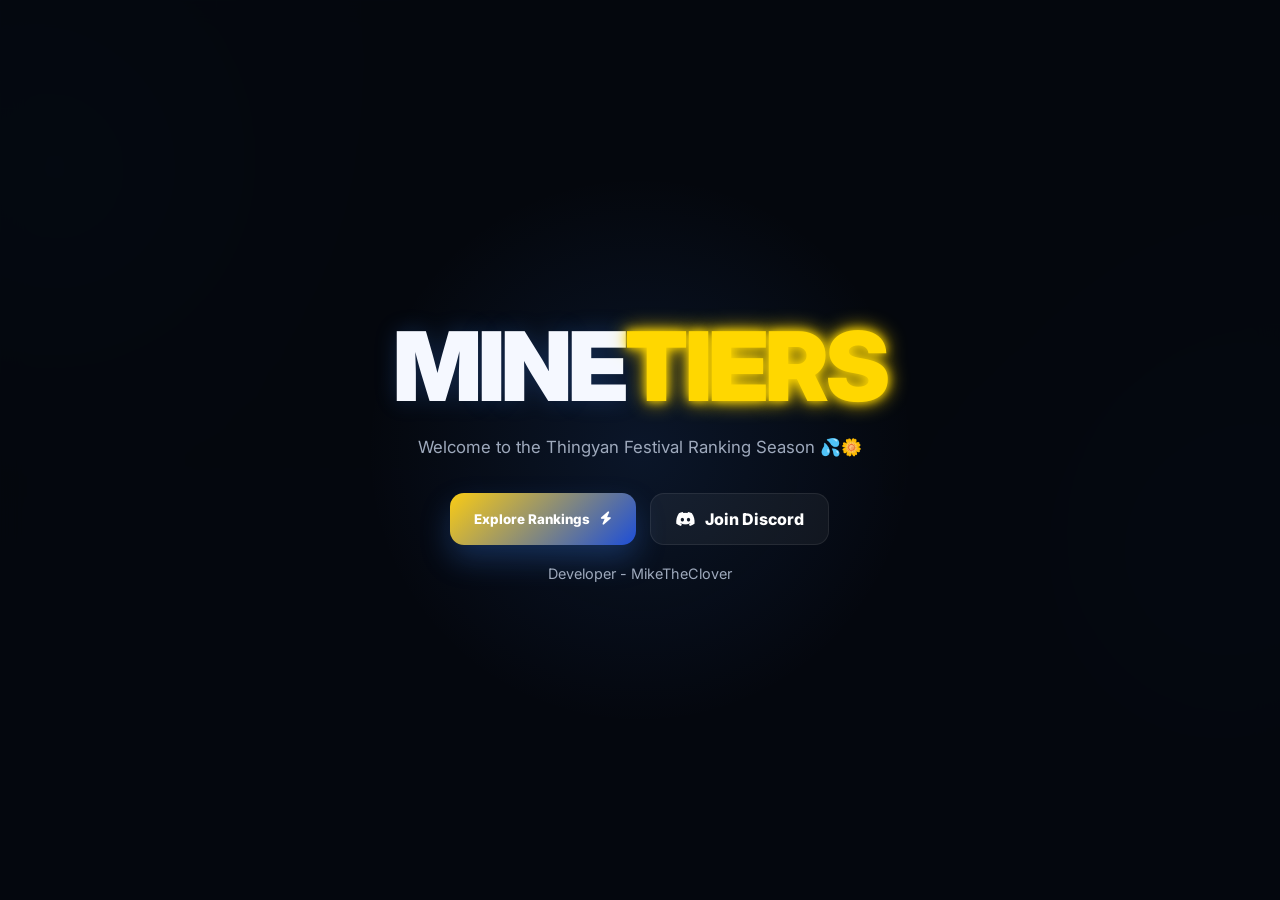
==== index.html @ 968e5a6b "Add files via upload" ====
<!DOCTYPE html>
<html lang="en">
<head>
  <meta charset="UTF-8" />
  <meta name="viewport" content="width=device-width, initial-scale=1.0" />
  <title>MineTiers | Thingyan Festival Edition</title>
  <link rel="preload" href="https://fonts.googleapis.com/css2?family=Inter:wght@400;500;600;700;800;900&display=swap" as="style">

  <!-- Google Font -->
  <link rel="preconnect" href="https://fonts.googleapis.com">
  <link rel="preconnect" href="https://fonts.gstatic.com" crossorigin>
  <link href="https://fonts.googleapis.com/css2?family=Inter:wght@400;500;600;700;800;900&display=swap" rel="stylesheet">

  <!-- Icons -->
  <link rel="stylesheet" href="https://cdnjs.cloudflare.com/ajax/libs/font-awesome/6.5.2/css/all.min.css">

  <!-- CSS -->
  <link rel="stylesheet" href="style.css" />
</head>

<body>

  <!-- Thingyan Banner -->

  <!-- Background Effects -->
  <div class="bg-grid"></div>
  <div class="bg-glow glow-1"></div>
  <div class="bg-glow glow-2"></div>

  <!-- Padauk Flowers -->
  <div class="padauk"></div>
  <div class="padauk p2"></div>
  <div class="padauk p3"></div>

  <!-- Welcome Screen -->
  <div id="welcome-screen" class="welcome-overlay">
    <div class="welcome-content">

      <h1 class="logo-large">
        MINE<span>TIERS</span>
      </h1>

      <p class="welcome-text">
        Welcome to the Thingyan Festival Ranking Season 💦🌼
      </p>

      <div class="welcome-actions">

        <button
          class="enter-btn click-animate"
          onclick="enterSite()">

          Explore Rankings
          <i class="fa-solid fa-bolt"></i>

        </button>

        <a
          href="https://discord.gg/4bQaeDNmj6"
          target="_blank"
          class="discord-btn click-animate">

          <i class="fa-brands fa-discord"></i>
          Join Discord

        </a>

      </div>

      <div class="welcome-meta">
        Developer - MikeTheClover
      </div>

    </div>
  </div>

  <!-- Mobile Menu Button -->
  <button
    class="mobile-menu-btn click-animate"
    id="mobileMenuBtn"
    aria-label="Toggle menu">

    <i class="fa-solid fa-bars"></i>

  </button>

  <!-- Main App -->
  <div
    id="main-content"
    class="app-shell"
    style="display: none;">

    <!-- Sidebar -->
    <aside
      class="side-nav"
      id="sidebar">

      <div class="side-top">

        <div class="logo">
          MINE<span>TIERS</span>
        </div>

        <div class="server-box">

          <div class="server-icon">
            <i class="fa-solid fa-cube"></i>
          </div>

          <div>
            <small>Server</small>
            <h4>mcpvp.club</h4>
          </div>

        </div>

      </div>

      <!-- Navigation -->
      <nav class="nav-container">

        <div class="nav-section">

          <small>GENERAL</small>

          <button
            class="nav-item active"
            onclick="switchMode('Overall')">

            <i class="fa-solid fa-trophy"></i>
            Overall

          </button>

        </div>

        <div class="nav-section">

          <small>CORE MODES</small>

          <button
            class="nav-item"
            onclick="switchMode('Sword')">

            <i class="fa-solid fa-khanda"></i>
            Sword

          </button>

          <button
            class="nav-item"
            onclick="switchMode('Axe')">

            <i class="fa-solid fa-hammer"></i>
            Axe

          </button>

          <button
            class="nav-item"
            onclick="switchMode('Mace')">

            <i class="fa-solid fa-star-and-crescent"></i>
            Mace

          </button>

          <button
            class="nav-item"
            onclick="switchMode('Diamond SMP')">

            <i class="fa-solid fa-gem"></i>
            Diamond SMP

          </button>

        </div>

        <div class="nav-section">

          <small>POTION & CRYSTAL</small>

          <button
            class="nav-item"
            onclick="switchMode('Neth Pot')">

            <i class="fa-solid fa-flask"></i>
            Neth Pot

          </button>

          <button
            class="nav-item"
            onclick="switchMode('Crystal')">

            <i class="fa-solid fa-wand-magic-sparkles"></i>
            Crystal

          </button>

        </div>

      </nav>

    </aside>

    <!-- Main Stage -->
    <main class="main-stage">

      <header class="stage-header">

        <div>

          <div class="page-chip">
            Season Rankings
          </div>

          <h1 id="mode-title">
            Overall Rankings
          </h1>

          <p class="page-subtitle">
            Top Myanmar PvP players ranked by points and tier placements.
          </p>

        </div>

        <!-- Search -->
        <div class="header-right">

          <div class="search-wrapper">

            <i class="fa-solid fa-magnifying-glass"></i>

            <input
              type="text"
              id="searchInput"
              placeholder="Search Myanmar players..."
              onkeyup="filterPlayers()">

          </div>

        </div>

      </header>

      <!-- Table Header -->
      <div class="table-header">

        <span>#</span>
        <span>Player</span>
        <span>Region</span>
        <span>Rank</span>

      </div>

      <!-- Player List -->
      <div
        class="leaderboard-grid"
        id="playerList">
      </div>

    </main>

  </div>

  <!-- Player Modal -->
  <div
    id="playerModal"
    class="modal-overlay">

    <div class="modal-content">

      <button
        class="modal-close click-animate"
        onclick="closeModal()">

        <i class="fa-solid fa-xmark"></i>

      </button>

      <div class="modal-top">

        <div class="modal-p-avatar">

          <img
            id="modalAvatar"
            src=""
            alt="avatar">

        </div>

        <div class="modal-p-details">

          <div class="modal-mini">
            PLAYER PROFILE
          </div>

          <h1 id="modalName">
            Name
          </h1>

          <div class="region-badge">
            ASIA / MM
          </div>

          <a
            id="modalDiscord"
            href="https://discord.gg/4bQaeDNmj6"
            target="_blank"
            class="discord-link-btn click-animate">

            <i class="fa-brands fa-discord"></i>
            Connect Discord

          </a>

        </div>

      </div>

      <div class="modal-p-ranks">

        <div class="r-row">

          <span
            id="modalPosition"
            class="r-num">
            1.
          </span>

          <span
            id="modalCurrentMode"
            class="r-mode">
            OVERALL
          </span>

          <span
            id="modalTier"
            class="r-pts">
            20 Pts
          </span>

        </div>

      </div>

    </div>

  </div>

  <!-- Click Sound -->
  <audio
    id="clickSound"
    src="pop.mp3"
    preload="auto">
  </audio>

  <!-- Script -->
  <script type="module"  src="script.js" defer></script>

</body>
</html>
---- style.css ----
:root {
  --bg: #070c14;
  --bg-2: #0b1220;
  --nav: rgba(10, 15, 24, 0.88);
  --card: rgba(18, 24, 36, 0.82);
  --card-2: rgba(14, 19, 29, 0.95);
  --accent: #3b82f6;
  --accent-2: #60a5fa;
  --accent-soft: rgba(59, 130, 246, 0.18);
  --border: rgba(255, 255, 255, 0.08);
  --text: #f5f8ff;
  --text-dim: #9ea9bc;
  --danger: #ff5d73;
  --gold: #ffcc4d;
  --silver: #cfd6df;
  --bronze: #d38a52;
  --shadow: 0 20px 60px rgba(0, 0, 0, 0.35);
  --radius-xl: 26px;
  --radius-lg: 18px;
  --radius-md: 14px;
}

* {
  box-sizing: border-box;
  font-family: "Inter", sans-serif;
}

html {
  scroll-behavior: smooth;
}

body {
  margin: 0;
  color: var(--text);
  background:
    radial-gradient(circle at top left, rgba(59, 130, 246, 0.15), transparent 28%),
    radial-gradient(circle at right center, rgba(96, 165, 250, 0.12), transparent 20%),
    linear-gradient(180deg, #050911 0%, #09111d 100%);
  min-height: 100vh;
  overflow-x: hidden;
}

.bg-grid {
  position: fixed;
  inset: 0;
  pointer-events: none;
  background-image:
    linear-gradient(rgba(255,255,255,0.03) 1px, transparent 1px),
    linear-gradient(90deg, rgba(255,255,255,0.03) 1px, transparent 1px);
  background-size: 36px 36px;
  mask-image: linear-gradient(to bottom, rgba(0,0,0,1), rgba(0,0,0,0.35));
  z-index: -3;
}

.bg-glow {
  position: fixed;
  border-radius: 50%;
  filter: blur(90px);
  pointer-events: none;
  z-index: -2;
  opacity: 0.35;
  animation: floatGlow 8s ease-in-out infinite;
}

.glow-1 {
  width: 280px;
  height: 280px;
  top: 40px;
  left: -80px;
  background: #2f8fff;
}

.glow-2 {
  width: 320px;
  height: 320px;
  right: -100px;
  top: 45%;
  background: #1847c7;
  animation-delay: -3s;
}

@keyframes floatGlow {
  0%, 100% { transform: translateY(0px) scale(1); }
  50% { transform: translateY(-22px) scale(1.06); }
}

.welcome-overlay {
  position: fixed;
  inset: 0;
  background:
    radial-gradient(circle at center, rgba(59, 130, 246, 0.12), transparent 35%),
    rgba(5, 8, 14, 0.96);
  display: flex;
  justify-content: center;
  align-items: center;
  z-index: 2000;
  transition: opacity 0.6s ease, visibility 0.6s ease;
  backdrop-filter: blur(12px);
}

.welcome-content {
  text-align: center;
  padding: 28px;
  max-width: 720px;
  animation: zoomFade 0.9s ease;
}

@keyframes zoomFade {
  from {
    opacity: 0;
    transform: scale(0.92) translateY(18px);
  }
  to {
    opacity: 1;
    transform: scale(1) translateY(0);
  }
}

.welcome-badge {
  display: inline-block;
  padding: 10px 14px;
  border-radius: 999px;
  background: rgba(255,255,255,0.06);
  border: 1px solid var(--border);
  color: var(--accent-2);
  font-weight: 700;
  font-size: 0.82rem;
  letter-spacing: 0.08em;
  text-transform: uppercase;
  margin-bottom: 18px;
}

.logo-large {
  font-size: clamp(52px, 10vw, 96px);
  font-weight: 900;
  margin: 0;
  line-height: 1;
  letter-spacing: -0.04em;
  text-shadow: 0 0 22px rgba(59, 130, 246, 0.22);
}

.logo-large span,
.logo span {
  color: var(--accent);
}

.welcome-text {
  margin: 18px auto 0;
  color: var(--text-dim);
  font-size: 1.05rem;
  max-width: 560px;
  line-height: 1.8;
}

.welcome-actions {
  display: flex;
  gap: 14px;
  justify-content: center;
  flex-wrap: wrap;
  margin-top: 30px;
}

.enter-btn,
.discord-btn {
  border: none;
  padding: 15px 24px;
  border-radius: 14px;
  font-weight: 800;
  text-decoration: none;
  cursor: pointer;
  transition: 0.25s ease;
  display: inline-flex;
  align-items: center;
  gap: 10px;
}

.enter-btn {
  background: linear-gradient(135deg, var(--accent), #1d4ed8);
  color: white;
  box-shadow: 0 14px 30px rgba(59, 130, 246, 0.28);
}

.discord-btn {
  background: rgba(255,255,255,0.05);
  border: 1px solid var(--border);
  color: white;
}

.enter-btn:hover,
.discord-btn:hover {
  transform: translateY(-2px);
}

.welcome-meta {
  margin-top: 20px;
  color: var(--text-dim);
  font-size: 0.9rem;
}

.app-shell {
  display: flex;
  min-height: 100vh;
}

.side-nav {
  width: 290px;
  background: var(--nav);
  border-right: 1px solid var(--border);
  padding: 28px 18px;
  position: sticky;
  top: 0;
  height: 100vh;
  backdrop-filter: blur(14px);
}

.side-top {
  margin-bottom: 26px;
}

.logo {
  font-size: 28px;
  font-weight: 900;
  margin-bottom: 20px;
  letter-spacing: -0.03em;
  text-shadow: 0 0 18px rgba(59,130,246,0.2);
}

.server-box {
  display: flex;
  align-items: center;
  gap: 14px;
  padding: 14px;
  border-radius: var(--radius-lg);
  background: rgba(255,255,255,0.04);
  border: 1px solid var(--border);
}

.server-box small {
  color: var(--text-dim);
  display: block;
  margin-bottom: 4px;
}

.server-box h4 {
  margin: 0;
}

.server-icon {
  width: 46px;
  height: 46px;
  display: grid;
  place-items: center;
  border-radius: 14px;
  background: linear-gradient(135deg, rgba(59,130,246,0.22), rgba(37,99,235,0.1));
  color: var(--accent-2);
  font-size: 1.1rem;
}

.nav-section {
  margin-bottom: 28px;
}

.nav-section small {
  color: var(--text-dim);
  display: block;
  margin-bottom: 12px;
  font-size: 11px;
  font-weight: 800;
  letter-spacing: 1px;
}

.nav-item {
  width: 100%;
  padding: 13px 14px;
  background: transparent;
  border: 1px solid transparent;
  color: var(--text);
  text-align: left;
  cursor: pointer;
  border-radius: 14px;
  transition: 0.22s ease;
  font-weight: 600;
  margin-bottom: 7px;
  display: flex;
  align-items: center;
  gap: 10px;
}

.nav-item:hover {
  background: rgba(255,255,255,0.05);
  border-color: var(--border);
}

.nav-item.active {
  background: linear-gradient(135deg, rgba(59,130,246,0.18), rgba(29,78,216,0.12));
  color: #dcecff;
  border-color: rgba(59,130,246,0.25);
  box-shadow: inset 0 0 0 1px rgba(59,130,246,0.08);
}

.main-stage {
  flex: 1;
  padding: 42px 46px;
  overflow-y: auto;
}

.stage-header {
  display: flex;
  justify-content: space-between;
  gap: 20px;
  align-items: end;
  margin-bottom: 28px;
  flex-wrap: wrap;
}

.page-chip {
  display: inline-block;
  padding: 9px 13px;
  border-radius: 999px;
  background: rgba(255,255,255,0.05);
  border: 1px solid var(--border);
  color: var(--accent-2);
  font-size: 0.8rem;
  font-weight: 700;
  margin-bottom: 12px;
}

#mode-title {
  font-size: clamp(30px, 4vw, 46px);
  margin: 0;
  font-weight: 900;
  letter-spacing: -0.04em;
}

.page-subtitle {
  color: var(--text-dim);
  margin-top: 10px;
  line-height: 1.7;
}

.header-right {
  min-width: 320px;
}

.search-wrapper {
  background: rgba(255,255,255,0.04);
  border: 1px solid var(--border);
  padding: 14px 18px;
  border-radius: 16px;
  display: flex;
  align-items: center;
  gap: 12px;
  min-width: min(100%, 360px);
  box-shadow: var(--shadow);
}

.search-wrapper i {
  color: var(--text-dim);
}

.search-wrapper input {
  background: none;
  border: none;
  color: white;
  outline: none;
  width: 100%;
  font-size: 0.96rem;
}

.search-wrapper input::placeholder {
  color: #78859c;
}

.table-header {
  display: grid;
  grid-template-columns: 80px 1fr 160px 140px;
  gap: 16px;
  color: var(--text-dim);
  font-size: 0.84rem;
  font-weight: 700;
  text-transform: uppercase;
  letter-spacing: 0.06em;
  padding: 0 16px 12px;
}

.leaderboard-grid {
  display: flex;
  flex-direction: column;
  gap: 12px;
}

.player-card {
  background: var(--card);
  border: 1px solid var(--border);
  padding: 18px 20px;
  border-radius: 18px;
  display: grid;
  grid-template-columns: 80px 1fr 160px 140px;
  gap: 16px;
  align-items: center;
  cursor: pointer;
  transition: 0.25s ease;
  opacity: 0;
  transform: translateY(16px);
  backdrop-filter: blur(10px);
  box-shadow: var(--shadow);
  position: relative;
  overflow: hidden;
}

.player-card::before {
  content: "";
  position: absolute;
  inset: 0;
  background: linear-gradient(90deg, transparent, rgba(255,255,255,0.04), transparent);
  transform: translateX(-100%);
  transition: 0.6s ease;
}

.player-card:hover::before {
  transform: translateX(100%);
}

.player-card:hover {
  border-color: rgba(59,130,246,0.24);
  background: rgba(22, 30, 44, 0.92);
  transform: translateY(-2px) scale(1.003);
}

.rank-info {
  display: flex;
  align-items: center;
  gap: 16px;
  min-width: 0;
}

.num {
  color: var(--text);
  font-weight: 900;
  font-size: 1.05rem;
  width: 38px;
}

.av {
  width: 46px;
  height: 46px;
  border-radius: 12px;
  border: 1px solid rgba(255,255,255,0.1);
  flex-shrink: 0;
}

.name-wrap {
  min-width: 0;
}

.name-wrap strong {
  display: block;
  font-size: 1rem;
  white-space: nowrap;
  overflow: hidden;
  text-overflow: ellipsis;
}

.subtext {
  color: var(--text-dim);
  font-size: 0.84rem;
  margin-top: 4px;
}

.region-text {
  color: #ff7788;
  font-weight: 800;
  font-size: 0.85rem;
}

.tier-box {
  padding: 10px 16px;
  border-radius: 12px;
  font-weight: 800;
  border: 1px solid rgba(255,255,255,0.08);
  min-width: 90px;
  text-align: center;
  justify-self: start;
}

.tier-box.ht {
  color: #ffd27a;
  border-color: rgba(255, 210, 122, 0.2);
  background: rgba(255, 210, 122, 0.07);
}

.tier-box.lt {
  color: #7fc2ff;
  border-color: rgba(127, 194, 255, 0.18);
  background: rgba(127, 194, 255, 0.07);
}

.tier-box.pts {
  color: #dfe7f5;
  border-color: rgba(255,255,255,0.1);
  background: rgba(255,255,255,0.04);
}

.player-card.rank-1 {
  border: 1px solid rgba(255, 204, 77, 0.32);
  background: linear-gradient(90deg, rgba(18,24,36,0.95), rgba(55,42,8,0.58));
  box-shadow: 0 0 0 1px rgba(255,204,77,0.08), 0 20px 40px rgba(255,204,77,0.08);
}

.player-card.rank-1 .av {
  border: 2px solid rgba(255, 204, 77, 0.55);
  animation: avatarPulse 2s infinite;
}

.player-card.rank-2 {
  border: 1px solid rgba(207, 214, 223, 0.2);
  background: linear-gradient(90deg, rgba(18,24,36,0.95), rgba(73,78,85,0.18));
}

.player-card.rank-3 {
  border: 1px solid rgba(211, 138, 82, 0.25);
  background: linear-gradient(90deg, rgba(18,24,36,0.95), rgba(78,45,20,0.24));
}

@keyframes avatarPulse {
  0% { box-shadow: 0 0 0 0 rgba(255, 204, 77, 0.65); }
  70% { box-shadow: 0 0 0 12px rgba(255, 204, 77, 0); }
  100% { box-shadow: 0 0 0 0 rgba(255, 204, 77, 0); }
}

.modal-overlay {
  position: fixed;
  inset: 0;
  background: rgba(4, 8, 14, 0.82);
  display: none;
  justify-content: center;
  align-items: center;
  z-index: 3000;
  backdrop-filter: blur(10px);
  padding: 20px;
}

.modal-content {
  background: var(--card-2);
  border: 1px solid var(--border);
  border-radius: 26px;
  width: min(520px, 100%);
  padding: 28px;
  position: relative;
  box-shadow: 0 30px 80px rgba(0,0,0,0.45);
  animation: modalPop 0.35s ease;
}

@keyframes modalPop {
  from {
    opacity: 0;
    transform: scale(0.92) translateY(16px);
  }
  to {
    opacity: 1;
    transform: scale(1) translateY(0);
  }
}

.modal-close {
  position: absolute;
  top: 16px;
  right: 16px;
  width: 42px;
  height: 42px;
  border-radius: 12px;
  border: 1px solid var(--border);
  background: rgba(255,255,255,0.04);
  color: white;
  cursor: pointer;
}

.modal-top {
  display: flex;
  gap: 20px;
  align-items: center;
  margin-top: 10px;
}

.modal-p-avatar img {
  width: 112px;
  height: 112px;
  border-radius: 22px;
  border: 2px solid rgba(59,130,246,0.35);
  box-shadow: 0 0 30px rgba(59,130,246,0.18);
}

.modal-mini {
  color: var(--accent-2);
  font-size: 0.78rem;
  font-weight: 800;
  letter-spacing: 0.1em;
  margin-bottom: 8px;
}

.modal-p-details h1 {
  margin: 0 0 12px;
  font-size: 2rem;
  line-height: 1.1;
}

.region-badge {
  display: inline-flex;
  padding: 9px 12px;
  border-radius: 999px;
  font-weight: 800;
  background: rgba(255,255,255,0.05);
  border: 1px solid var(--border);
  color: #ff8896;
  margin-bottom: 16px;
}

.discord-link-btn {
  display: inline-flex;
  align-items: center;
  gap: 10px;
  background: #5865f2;
  color: white;
  padding: 12px 18px;
  border-radius: 14px;
  text-decoration: none;
  font-weight: 800;
  box-shadow: 0 14px 28px rgba(88, 101, 242, 0.24);
}

.modal-p-ranks {
  margin-top: 24px;
}

.r-row {
  background: rgba(255,255,255,0.04);
  border: 1px solid var(--border);
  padding: 18px;
  border-radius: 18px;
  display: flex;
  justify-content: space-between;
  gap: 14px;
  align-items: center;
  flex-wrap: wrap;
}

.r-num,
.r-mode,
.r-pts {
  font-weight: 900;
}

.r-num {
  color: white;
}

.r-mode {
  color: var(--accent-2);
}

.r-pts {
  color: #ffd27a;
}

.mobile-menu-btn {
  display: none;
  position: fixed;
  top: 18px;
  left: 18px;
  z-index: 3100;
  width: 48px;
  height: 48px;
  border-radius: 14px;
  background: linear-gradient(135deg, var(--accent), #1d4ed8);
  color: white;
  border: none;
  cursor: pointer;
  box-shadow: 0 14px 28px rgba(59,130,246,0.28);
}

.click-pop {
  animation: clickPop 0.34s ease;
}

@keyframes clickPop {
  0% { transform: scale(1); }
  50% { transform: scale(0.93); }
  100% { transform: scale(1); }
}

.empty-state {
  padding: 34px 20px;
  text-align: center;
  color: var(--text-dim);
  border-radius: 18px;
  border: 1px dashed var(--border);
  background: rgba(255,255,255,0.03);
}

@media (max-width: 980px) {
  .side-nav {
    position: fixed;
    left: -310px;
    top: 0;
    z-index: 3050;
    transition: 0.3s ease;
    box-shadow: 0 20px 50px rgba(0,0,0,0.4);
  }

  .side-nav.active {
    left: 0;
  }

  .mobile-menu-btn {
    display: inline-grid;
    place-items: center;
  }

  .main-stage {
    padding: 88px 18px 26px;
  }

  .table-header {
    display: none;
  }

  .player-card {
    grid-template-columns: 1fr;
    gap: 12px;
    align-items: start;
  }

  .region-text,
  .tier-box {
    justify-self: start;
  }

  .modal-top {
    flex-direction: column;
    align-items: flex-start;
  }
}

@media (max-width: 640px) {
  .welcome-actions {
    flex-direction: column;
    align-items: center;
  }

  .search-wrapper {
    min-width: 100%;
  }

  .modal-p-details h1 {
    font-size: 1.6rem;
  }

  .r-row {
    align-items: flex-start;
    flex-direction: column;
  }
}

.combat-title {
  margin-left: 8px;
  font-size: 0.72rem;
  font-weight: 800;
  padding: 3px 8px;
  border-radius: 999px;
  background: rgba(59,130,246,0.15);
  color: #60a5fa;
  border: 1px solid rgba(59,130,246,0.35);
}

.water-gun {
  margin-right: 6px;
  font-size: 18px;
  display: inline-block;
  animation: gunBounce 1.2s infinite;
}

@keyframes gunBounce {
  0% { transform: translateY(0); }
  50% { transform: translateY(-4px); }
  100% { transform: translateY(0); }
}

.water-splash {
  position: fixed;
  width: 20px;
  height: 20px;
  background: #00c6ff;
  border-radius: 50%;
  pointer-events: none;
  animation: splash 0.7s ease-out;
  z-index: 9999;
  transform: translate(-50%, -50%);
  box-shadow:
    0 0 0 10px rgba(0, 198, 255, 0.18),
    0 0 0 22px rgba(0, 198, 255, 0.10);
}

@keyframes splash {
  0% {
    transform: translate(-50%, -50%) scale(0.5);
    opacity: 1;
  }
  100% {
    transform: translate(-50%, -50%) scale(7);
    opacity: 0;
  }
}

/* ========================= */
/* Thingyan Water Rain */
/* ========================= */

.water-rain {

  position: fixed;

  width: 4px;
  height: 20px;

  background: linear-gradient(
    to bottom,
    #7dd3fc,
    #38bdf8
  );

  opacity: 0.6;

  top: -20px;

  pointer-events: none;

  animation: rainFall linear infinite;

  z-index: 0;

}

@keyframes rainFall {

  0% {
    transform: translateY(-20px);
  }

  100% {
    transform: translateY(110vh);
  }

}

/* ========================= */
/* Fireworks */
/* ========================= */

.firework {

  position: fixed;

  width: 8px;
  height: 8px;

  background: gold;

  border-radius: 50%;

  pointer-events: none;

  animation: explode 1s ease-out;

  z-index: 9999;

}

@keyframes explode {

  0% {

    transform: scale(1);

    opacity: 1;

  }

  100% {

    transform: scale(8);

    opacity: 0;

  }

}

/* ========================= */
/* Golden Padauk Theme */
/* ========================= */

:root {

  --accent:
    #facc15;

  --accent-2:
    #fde047;

}

.logo-large span {

  color: gold;

  text-shadow:
    0 0 10px gold,
    0 0 20px gold;

}

.player-card {

  border-color:
    rgba(255, 215, 0, 0.25);

}

.player-card:hover {

  box-shadow:
    0 0 18px gold;

}

/* ========================= */
/* Image Performance */
/* ========================= */

img {

  max-width: 100%;

  height: auto;

  image-rendering: auto;

}

/* ========================= */
/* GPU Acceleration */
/* ========================= */

.player-card,
.padauk,
.water-rain,
.firework {

  will-change:
    transform,
    opacity;

  transform:
    translateZ(0);

}

/* ========================= */
/* Mobile Performance */
/* ========================= */

@media (max-width: 768px) {

  .bg-glow {

    display: none;

  }

  .player-card {

    backdrop-filter: none;

  }

}
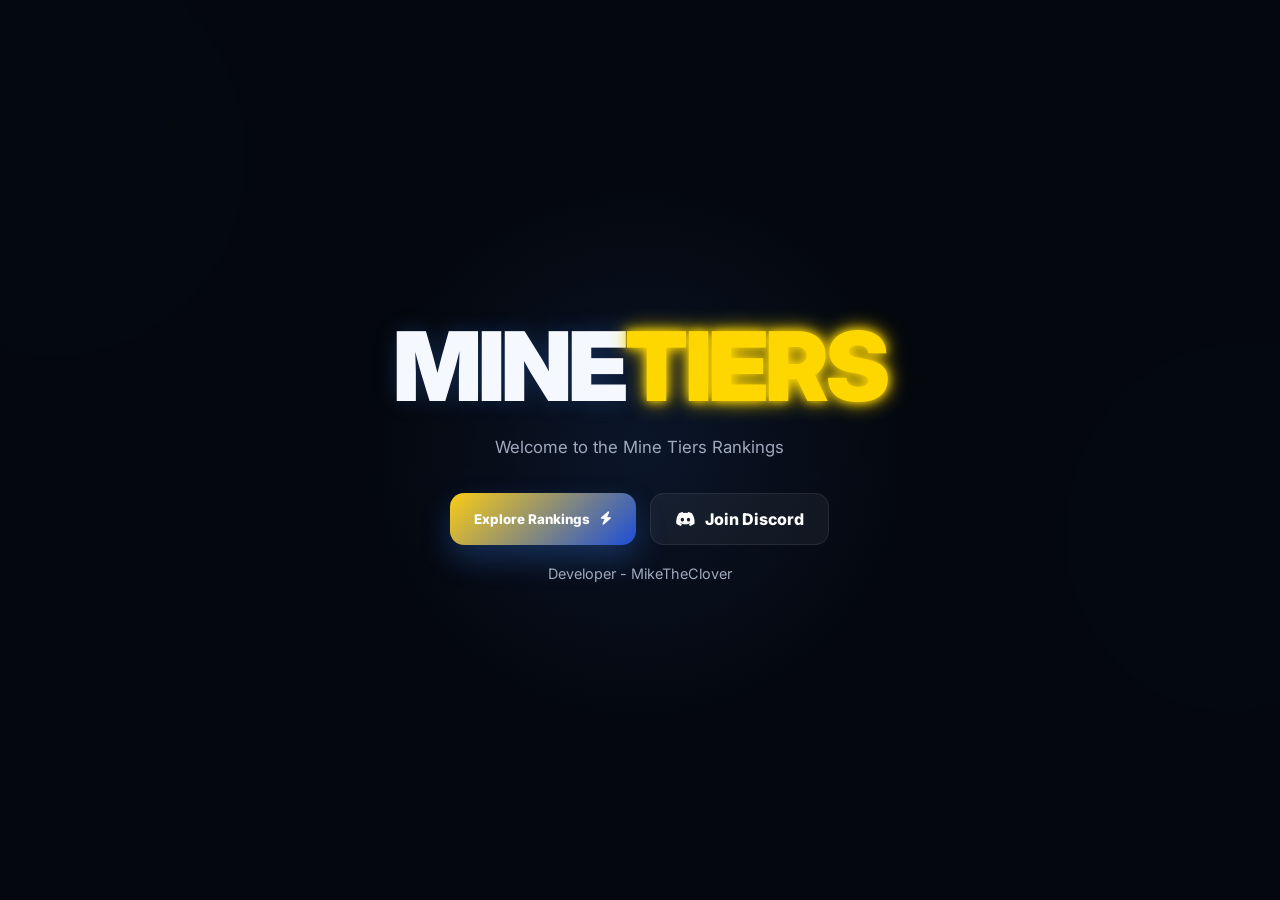
==== commit f081b1e2: "Add files via upload" ====
--- a/index.html
+++ b/index.html
@@ -6,103 +6,79 @@
   <title>MineTiers | Thingyan Festival Edition</title>
   <link rel="preload" href="https://fonts.googleapis.com/css2?family=Inter:wght@400;500;600;700;800;900&display=swap" as="style">
 
-  <!-- Google Font -->
   <link rel="preconnect" href="https://fonts.googleapis.com">
   <link rel="preconnect" href="https://fonts.gstatic.com" crossorigin>
   <link href="https://fonts.googleapis.com/css2?family=Inter:wght@400;500;600;700;800;900&display=swap" rel="stylesheet">
 
-  <!-- Icons -->
   <link rel="stylesheet" href="https://cdnjs.cloudflare.com/ajax/libs/font-awesome/6.5.2/css/all.min.css">
 
-  <!-- CSS -->
   <link rel="stylesheet" href="style.css" />
 </head>
 
 <body>
-
-  <!-- Thingyan Banner -->
-
-  <!-- Background Effects -->
   <div class="bg-grid"></div>
   <div class="bg-glow glow-1"></div>
   <div class="bg-glow glow-2"></div>
 
-  <!-- Padauk Flowers -->
   <div class="padauk"></div>
   <div class="padauk p2"></div>
   <div class="padauk p3"></div>
 
-  <!-- Welcome Screen -->
   <div id="welcome-screen" class="welcome-overlay">
     <div class="welcome-content">
-
       <h1 class="logo-large">
         MINE<span>TIERS</span>
       </h1>
 
       <p class="welcome-text">
-        Welcome to the Thingyan Festival Ranking Season 💦🌼
+        Welcome to the Mine Tiers Rankings
       </p>
 
       <div class="welcome-actions">
-
         <button
           class="enter-btn click-animate"
           onclick="enterSite()">
-
           Explore Rankings
           <i class="fa-solid fa-bolt"></i>
-
         </button>
 
         <a
           href="https://discord.gg/4bQaeDNmj6"
           target="_blank"
           class="discord-btn click-animate">
-
           <i class="fa-brands fa-discord"></i>
           Join Discord
-
         </a>
-
       </div>
 
       <div class="welcome-meta">
         Developer - MikeTheClover
       </div>
-
     </div>
   </div>
 
-  <!-- Mobile Menu Button -->
   <button
     class="mobile-menu-btn click-animate"
     id="mobileMenuBtn"
     aria-label="Toggle menu">
-
     <i class="fa-solid fa-bars"></i>
-
   </button>
 
-  <!-- Main App -->
   <div
     id="main-content"
     class="app-shell"
     style="display: none;">
 
-    <!-- Sidebar -->
     <aside
       class="side-nav"
       id="sidebar">
 
       <div class="side-top">
-
         <div class="logo">
           MINE<span>TIERS</span>
         </div>
 
         <div class="server-box">
-
           <div class="server-icon">
             <i class="fa-solid fa-cube"></i>
           </div>
@@ -111,106 +87,76 @@
             <small>Server</small>
             <h4>mcpvp.club</h4>
           </div>
-
-        </div>
-
-      </div>
-
-      <!-- Navigation -->
+        </div>
+      </div>
+
       <nav class="nav-container">
-
         <div class="nav-section">
-
           <small>GENERAL</small>
 
           <button
             class="nav-item active"
             onclick="switchMode('Overall')">
-
             <i class="fa-solid fa-trophy"></i>
             Overall
-
-          </button>
-
+          </button>
         </div>
 
         <div class="nav-section">
-
           <small>CORE MODES</small>
 
           <button
             class="nav-item"
             onclick="switchMode('Sword')">
-
             <i class="fa-solid fa-khanda"></i>
             Sword
-
           </button>
 
           <button
             class="nav-item"
             onclick="switchMode('Axe')">
-
             <i class="fa-solid fa-hammer"></i>
             Axe
-
           </button>
 
           <button
             class="nav-item"
             onclick="switchMode('Mace')">
-
             <i class="fa-solid fa-star-and-crescent"></i>
             Mace
-
           </button>
 
           <button
             class="nav-item"
             onclick="switchMode('Diamond SMP')">
-
             <i class="fa-solid fa-gem"></i>
             Diamond SMP
-
-          </button>
-
+          </button>
         </div>
 
         <div class="nav-section">
-
           <small>POTION & CRYSTAL</small>
 
           <button
             class="nav-item"
             onclick="switchMode('Neth Pot')">
-
             <i class="fa-solid fa-flask"></i>
             Neth Pot
-
           </button>
 
           <button
             class="nav-item"
             onclick="switchMode('Crystal')">
-
             <i class="fa-solid fa-wand-magic-sparkles"></i>
             Crystal
-
-          </button>
-
-        </div>
-
+          </button>
+        </div>
       </nav>
-
     </aside>
 
-    <!-- Main Stage -->
     <main class="main-stage">
-
       <header class="stage-header">
-
         <div>
-
           <div class="page-chip">
             Season Rankings
           </div>
@@ -222,14 +168,10 @@
           <p class="page-subtitle">
             Top Myanmar PvP players ranked by points and tier placements.
           </p>
-
-        </div>
-
-        <!-- Search -->
+        </div>
+
         <div class="header-right">
-
           <div class="search-wrapper">
-
             <i class="fa-solid fa-magnifying-glass"></i>
 
             <input
@@ -237,61 +179,44 @@
               id="searchInput"
               placeholder="Search Myanmar players..."
               onkeyup="filterPlayers()">
-
-          </div>
-
-        </div>
-
+          </div>
+        </div>
       </header>
 
-      <!-- Table Header -->
       <div class="table-header">
-
         <span>#</span>
         <span>Player</span>
         <span>Region</span>
         <span>Rank</span>
-
-      </div>
-
-      <!-- Player List -->
+      </div>
+
       <div
         class="leaderboard-grid"
         id="playerList">
       </div>
-
     </main>
-
   </div>
 
-  <!-- Player Modal -->
   <div
     id="playerModal"
     class="modal-overlay">
 
     <div class="modal-content">
-
       <button
         class="modal-close click-animate"
         onclick="closeModal()">
-
         <i class="fa-solid fa-xmark"></i>
-
       </button>
 
       <div class="modal-top">
-
         <div class="modal-p-avatar">
-
           <img
             id="modalAvatar"
             src=""
             alt="avatar">
-
         </div>
 
         <div class="modal-p-details">
-
           <div class="modal-mini">
             PLAYER PROFILE
           </div>
@@ -309,20 +234,14 @@
             href="https://discord.gg/4bQaeDNmj6"
             target="_blank"
             class="discord-link-btn click-animate">
-
             <i class="fa-brands fa-discord"></i>
             Connect Discord
-
           </a>
-
-        </div>
-
+        </div>
       </div>
 
       <div class="modal-p-ranks">
-
         <div class="r-row">
-
           <span
             id="modalPosition"
             class="r-num">
@@ -340,24 +259,17 @@
             class="r-pts">
             20 Pts
           </span>
-
-        </div>
-
-      </div>
-
+        </div>
+      </div>
     </div>
-
   </div>
 
-  <!-- Click Sound -->
   <audio
     id="clickSound"
     src="pop.mp3"
     preload="auto">
   </audio>
 
-  <!-- Script -->
-  <script type="module"  src="script.js" defer></script>
-
+  <script src="script.js"></script>
 </body>
 </html>
--- a/style.css
+++ b/style.css
@@ -811,37 +811,19 @@
   }
 }
 
-/* ========================= */
-/* Thingyan Water Rain */
-/* ========================= */
-
 .water-rain {
-
   position: fixed;
-
   width: 4px;
   height: 20px;
-
-  background: linear-gradient(
-    to bottom,
-    #7dd3fc,
-    #38bdf8
-  );
-
+  background: linear-gradient(to bottom, #7dd3fc, #38bdf8);
   opacity: 0.6;
-
   top: -20px;
-
   pointer-events: none;
-
   animation: rainFall linear infinite;
-
   z-index: 0;
-
 }
 
 @keyframes rainFall {
-
   0% {
     transform: translateY(-20px);
   }
@@ -849,138 +831,71 @@
   100% {
     transform: translateY(110vh);
   }
-
-}
-
-/* ========================= */
-/* Fireworks */
-/* ========================= */
+}
 
 .firework {
-
   position: fixed;
-
   width: 8px;
   height: 8px;
-
   background: gold;
-
   border-radius: 50%;
-
   pointer-events: none;
-
   animation: explode 1s ease-out;
-
   z-index: 9999;
-
 }
 
 @keyframes explode {
-
   0% {
-
     transform: scale(1);
-
     opacity: 1;
-
   }
 
   100% {
-
     transform: scale(8);
-
     opacity: 0;
-
-  }
-
-}
-
-/* ========================= */
-/* Golden Padauk Theme */
-/* ========================= */
+  }
+}
 
 :root {
-
-  --accent:
-    #facc15;
-
-  --accent-2:
-    #fde047;
-
+  --accent: #facc15;
+  --accent-2: #fde047;
 }
 
 .logo-large span {
-
   color: gold;
-
   text-shadow:
     0 0 10px gold,
     0 0 20px gold;
-
 }
 
 .player-card {
-
-  border-color:
-    rgba(255, 215, 0, 0.25);
-
+  border-color: rgba(255, 215, 0, 0.25);
 }
 
 .player-card:hover {
-
-  box-shadow:
-    0 0 18px gold;
-
-}
-
-/* ========================= */
-/* Image Performance */
-/* ========================= */
+  box-shadow: 0 0 18px rgb(17, 0, 255);
+}
 
 img {
-
   max-width: 100%;
-
   height: auto;
-
   image-rendering: auto;
-
-}
-
-/* ========================= */
-/* GPU Acceleration */
-/* ========================= */
+}
 
 .player-card,
 .padauk,
 .water-rain,
 .firework {
-
-  will-change:
-    transform,
-    opacity;
-
-  transform:
-    translateZ(0);
-
-}
-
-/* ========================= */
-/* Mobile Performance */
-/* ========================= */
+  will-change: transform, opacity;
+  transform: translateZ(0);
+}
 
 @media (max-width: 768px) {
-
   .bg-glow {
-
     display: none;
-
   }
 
   .player-card {
-
     backdrop-filter: none;
-
-  }
-
+  }
 }
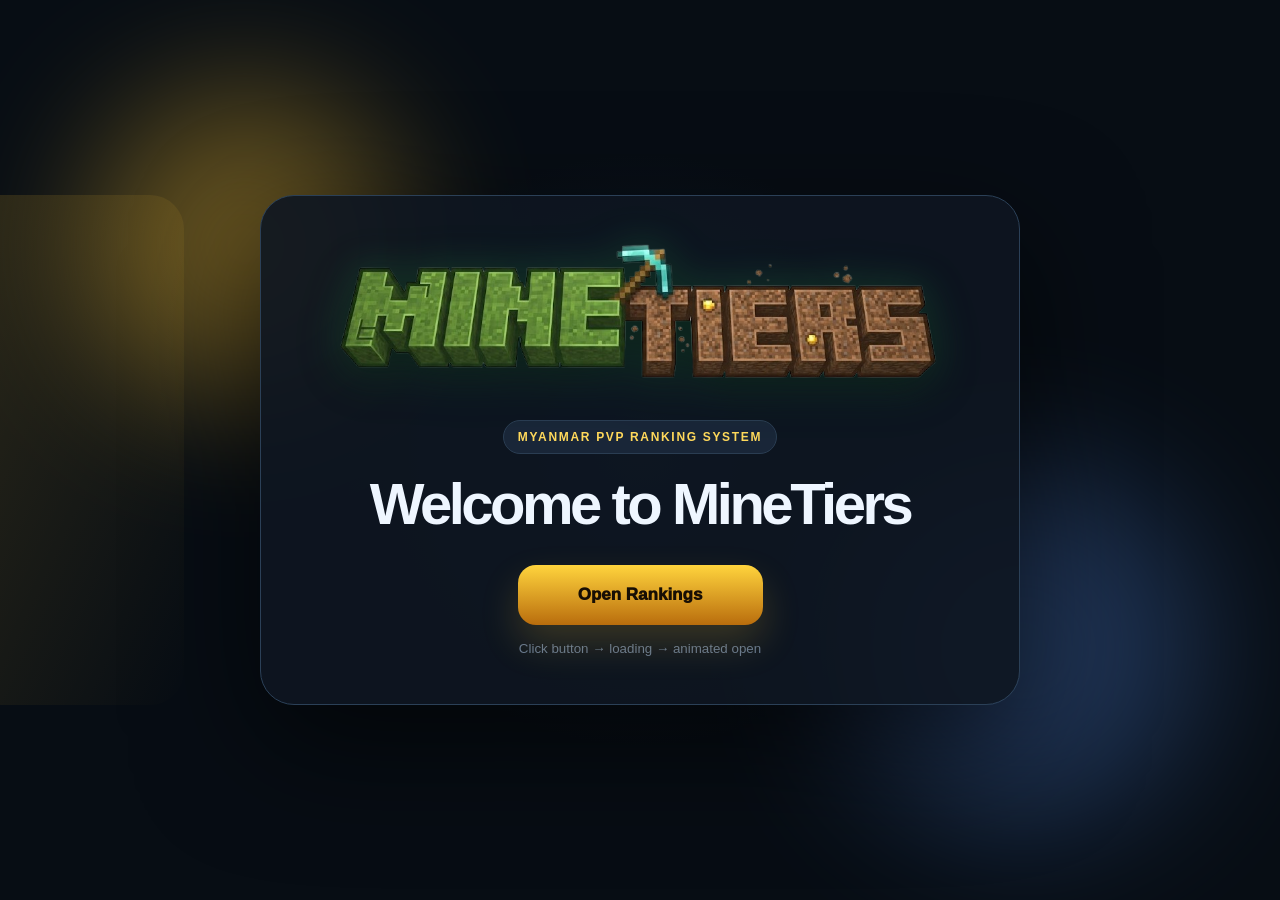
==== commit de91cded: "Add files via upload" ====
--- a/index.html
+++ b/index.html
@@ -1,275 +1,156 @@
-<!DOCTYPE html>
-<html lang="en">
-<head>
-  <meta charset="UTF-8" />
-  <meta name="viewport" content="width=device-width, initial-scale=1.0" />
-  <title>MineTiers | Thingyan Festival Edition</title>
-  <link rel="preload" href="https://fonts.googleapis.com/css2?family=Inter:wght@400;500;600;700;800;900&display=swap" as="style">
-
-  <link rel="preconnect" href="https://fonts.googleapis.com">
-  <link rel="preconnect" href="https://fonts.gstatic.com" crossorigin>
-  <link href="https://fonts.googleapis.com/css2?family=Inter:wght@400;500;600;700;800;900&display=swap" rel="stylesheet">
-
-  <link rel="stylesheet" href="https://cdnjs.cloudflare.com/ajax/libs/font-awesome/6.5.2/css/all.min.css">
-
-  <link rel="stylesheet" href="style.css" />
-</head>
-
-<body>
-  <div class="bg-grid"></div>
-  <div class="bg-glow glow-1"></div>
-  <div class="bg-glow glow-2"></div>
-
-  <div class="padauk"></div>
-  <div class="padauk p2"></div>
-  <div class="padauk p3"></div>
-
-  <div id="welcome-screen" class="welcome-overlay">
-    <div class="welcome-content">
-      <h1 class="logo-large">
-        MINE<span>TIERS</span>
-      </h1>
-
-      <p class="welcome-text">
-        Welcome to the Mine Tiers Rankings
-      </p>
-
-      <div class="welcome-actions">
-        <button
-          class="enter-btn click-animate"
-          onclick="enterSite()">
-          Explore Rankings
-          <i class="fa-solid fa-bolt"></i>
-        </button>
-
-        <a
-          href="https://discord.gg/4bQaeDNmj6"
-          target="_blank"
-          class="discord-btn click-animate">
-          <i class="fa-brands fa-discord"></i>
-          Join Discord
-        </a>
-      </div>
-
-      <div class="welcome-meta">
-        Developer - MikeTheClover
-      </div>
-    </div>
-  </div>
-
-  <button
-    class="mobile-menu-btn click-animate"
-    id="mobileMenuBtn"
-    aria-label="Toggle menu">
-    <i class="fa-solid fa-bars"></i>
-  </button>
-
-  <div
-    id="main-content"
-    class="app-shell"
-    style="display: none;">
-
-    <aside
-      class="side-nav"
-      id="sidebar">
-
-      <div class="side-top">
-        <div class="logo">
-          MINE<span>TIERS</span>
-        </div>
-
-        <div class="server-box">
-          <div class="server-icon">
-            <i class="fa-solid fa-cube"></i>
-          </div>
-
-          <div>
-            <small>Server</small>
-            <h4>mcpvp.club</h4>
-          </div>
-        </div>
-      </div>
-
-      <nav class="nav-container">
-        <div class="nav-section">
-          <small>GENERAL</small>
-
-          <button
-            class="nav-item active"
-            onclick="switchMode('Overall')">
-            <i class="fa-solid fa-trophy"></i>
-            Overall
-          </button>
-        </div>
-
-        <div class="nav-section">
-          <small>CORE MODES</small>
-
-          <button
-            class="nav-item"
-            onclick="switchMode('Sword')">
-            <i class="fa-solid fa-khanda"></i>
-            Sword
-          </button>
-
-          <button
-            class="nav-item"
-            onclick="switchMode('Axe')">
-            <i class="fa-solid fa-hammer"></i>
-            Axe
-          </button>
-
-          <button
-            class="nav-item"
-            onclick="switchMode('Mace')">
-            <i class="fa-solid fa-star-and-crescent"></i>
-            Mace
-          </button>
-
-          <button
-            class="nav-item"
-            onclick="switchMode('Diamond SMP')">
-            <i class="fa-solid fa-gem"></i>
-            Diamond SMP
-          </button>
-        </div>
-
-        <div class="nav-section">
-          <small>POTION & CRYSTAL</small>
-
-          <button
-            class="nav-item"
-            onclick="switchMode('Neth Pot')">
-            <i class="fa-solid fa-flask"></i>
-            Neth Pot
-          </button>
-
-          <button
-            class="nav-item"
-            onclick="switchMode('Crystal')">
-            <i class="fa-solid fa-wand-magic-sparkles"></i>
-            Crystal
-          </button>
-        </div>
-      </nav>
-    </aside>
-
-    <main class="main-stage">
-      <header class="stage-header">
-        <div>
-          <div class="page-chip">
-            Season Rankings
-          </div>
-
-          <h1 id="mode-title">
-            Overall Rankings
-          </h1>
-
-          <p class="page-subtitle">
-            Top Myanmar PvP players ranked by points and tier placements.
-          </p>
-        </div>
-
-        <div class="header-right">
-          <div class="search-wrapper">
-            <i class="fa-solid fa-magnifying-glass"></i>
-
-            <input
-              type="text"
-              id="searchInput"
-              placeholder="Search Myanmar players..."
-              onkeyup="filterPlayers()">
-          </div>
-        </div>
-      </header>
-
-      <div class="table-header">
-        <span>#</span>
-        <span>Player</span>
-        <span>Region</span>
-        <span>Rank</span>
-      </div>
-
-      <div
-        class="leaderboard-grid"
-        id="playerList">
-      </div>
-    </main>
-  </div>
-
-  <div
-    id="playerModal"
-    class="modal-overlay">
-
-    <div class="modal-content">
-      <button
-        class="modal-close click-animate"
-        onclick="closeModal()">
-        <i class="fa-solid fa-xmark"></i>
-      </button>
-
-      <div class="modal-top">
-        <div class="modal-p-avatar">
-          <img
-            id="modalAvatar"
-            src=""
-            alt="avatar">
-        </div>
-
-        <div class="modal-p-details">
-          <div class="modal-mini">
-            PLAYER PROFILE
-          </div>
-
-          <h1 id="modalName">
-            Name
-          </h1>
-
-          <div class="region-badge">
-            ASIA / MM
-          </div>
-
-          <a
-            id="modalDiscord"
-            href="https://discord.gg/4bQaeDNmj6"
-            target="_blank"
-            class="discord-link-btn click-animate">
-            <i class="fa-brands fa-discord"></i>
-            Connect Discord
-          </a>
-        </div>
-      </div>
-
-      <div class="modal-p-ranks">
-        <div class="r-row">
-          <span
-            id="modalPosition"
-            class="r-num">
-            1.
-          </span>
-
-          <span
-            id="modalCurrentMode"
-            class="r-mode">
-            OVERALL
-          </span>
-
-          <span
-            id="modalTier"
-            class="r-pts">
-            20 Pts
-          </span>
-        </div>
-      </div>
-    </div>
-  </div>
-
-  <audio
-    id="clickSound"
-    src="pop.mp3"
-    preload="auto">
-  </audio>
-
-  <script src="script.js"></script>
-</body>
-</html>+<!DOCTYPE html>
+<html lang="en">
+<head>
+  <meta charset="UTF-8" />
+  <meta name="viewport" content="width=device-width, initial-scale=1.0" />
+  <title>MineTiers Rankings</title>
+  <link rel="stylesheet" href="style.css" />
+  <link rel="icon" href="assets/logo.png">
+</head>
+<body>
+  <div class="top-accent"></div>
+
+  <section id="welcome" class="welcome">
+    <div class="welcome-bg-ring r1"></div>
+    <div class="welcome-bg-ring r2"></div>
+    <div class="welcome-card">
+      <img class="site-logo welcome-logo" src="assets/logo.png" alt="MineTiers logo" />
+      <div class="welcome-pill">Myanmar PvP Ranking System</div>
+      <h1>Welcome to MineTiers</h1>
+      <p></p>
+      <button id="enterBtn" class="enter-btn">
+        <span class="btnText">Open Rankings</span>
+        <span class="loadingDots"><i></i><i></i><i></i></span>
+      </button>
+      <small>Click button → loading → animated open</small>
+    </div>
+  </section>
+
+  <main id="app" class="app hidden">
+    <header class="topbar">
+      <img class="site-logo brand-logo" src="assets/logo.png" alt="MineTiers logo" />
+      <nav class="main-nav">
+        <button class="nav-link ghost" id="homeNav" type="button">Home</button>
+        <button class="nav-link active" id="rankingNav" type="button">Rankings</button>
+        <button class="nav-link" id="hallNav" type="button">👑 Hall of Fame</button>
+        <button class="nav-link" id="discordNav" type="button">Discords⌄</button>
+      </nav>
+      <button id="searchToggle" class="search-toggle">⌕ <span>Search player...</span><kbd>/</kbd></button>
+    </header>
+
+    <div id="searchOverlay" class="search-overlay">
+      <div class="search-pop">
+        <button class="close-search" id="closeSearch">×</button>
+        <h2>Search Player</h2>
+        <p>Type a player name from the MineTiers file.</p>
+        <div class="big-search"><span>⌕</span><input id="searchInput" placeholder="Search player..." autocomplete="off" /></div>
+      </div>
+    </div>
+
+    <section class="tabs" id="tabs"></section>
+
+    <section class="board">
+      <div class="board-tools">
+        <button id="infoBtn" class="info-btn">● Information</button>
+        <button id="serverBtn" class="server-pill"><b><br></b><span>SERVER IP<br><strong></strong></span><em>☯</em></button>
+      </div>
+
+      <div id="overallView" class="overall-view">
+        <div class="table-head"><span>#</span><span>PLAYER</span><span>REGION</span><span>TIERS</span></div>
+        <div id="overallRows" class="overall-rows"></div>
+      </div>
+
+      <div id="tierView" class="tier-view hidden">
+        <div id="tierColumns" class="tier-columns"></div>
+      </div>
+    </section>
+
+    <section id="hallOfFame" class="hall-of-fame">
+      <div class="hall-head">
+        <span class="hall-crown">👑</span>
+        <div>
+          <p>MineTiers Credits</p>
+          <h2>Hall of Fame</h2>
+        </div>
+      </div>
+
+      <div class="hall-grid">
+        <article class="fame-card developer-glow">
+          <div class="fame-spark"></div>
+          <img class="fame-skin" src="https://mc-heads.net/body/MikeTheClover/140" alt="MikeTheClover skin">
+          <div class="fame-info">
+            <span class="fame-role">Developer</span>
+            <h3>MikeTheClover</h3>
+            <p>Website system, ranking layout and MineTiers design.</p>
+          </div>
+        </article>
+
+        <article class="fame-card editor-glow">
+          <div class="fame-spark"></div>
+          <img class="fame-skin" src="https://mc-heads.net/body/vemoshake/140" alt="vemoshake skin">
+          <div class="fame-info">
+            <span class="fame-role">Server Editor</span>
+            <h3>vemoshake</h3>
+            <p>Server editing, setup support and ranking maintenance.</p>
+          </div>
+        </article>
+      </div>
+    </section>
+  </main>
+
+  <div id="playerModal" class="modal-backdrop">
+    <article class="player-modal">
+      <button class="modal-close" data-close-player>×</button>
+      <div class="modal-avatar-wrap"><img id="modalAvatar" src="" alt="player avatar"></div>
+      <h2 id="modalName">Player</h2>
+      <div id="modalTitle" class="modal-title-badge">Combat Master</div>
+      <div class="modal-region">AS</div>
+      <a id="modalNameMc" class="namemc-btn" target="_blank" rel="noopener">▣ NameMC ↗</a>
+      <section class="modal-section"><h3>POSITION</h3><div id="modalPosition" class="position-card"></div></section>
+      <section class="modal-section"><h3>TIERS</h3><div id="modalTiers" class="modal-tiers"></div></section>
+    </article>
+  </div>
+
+  <div id="infoModal" class="modal-backdrop">
+    <article class="info-modal">
+      <button class="modal-close" data-close-info>×</button>
+      <div class="info-tabs">
+        <button class="info-tab active" data-tab="titles">Titles</button>
+        <button class="info-tab" data-tab="points">Points</button>
+        <button class="info-tab" data-tab="tiers">Tier Test</button>
+        <button class="info-tab" data-tab="kit">Testing Kit</button>
+      </div>
+      <div class="info-content active" id="titles">
+        <h3>How to obtain <u>Achievement Titles</u></h3>
+        <p><b class="gold">❖ Combat Grandmaster</b><span>Obtained 400+ total points.</span></p>
+        <p><b class="gold">❖ Combat Master</b><span>Obtained 250+ total points.</span></p>
+        <p><b class="pink">❖ Combat Ace</b><span>Obtained 100+ total points.</span></p>
+        <p><b class="purple">❖ Combat Specialist</b><span>Obtained 50+ total points.</span></p>
+        <p><b class="lav">❖ Combat Cadet</b><span>Obtained 20+ total points.</span></p>
+        <p><b class="lav">❖ Combat Novice</b><span>Obtained 10+ total points.</span></p>
+        <p><b class="gray">◇ Rookie</b><span>Starting rank for players with less than 10 points.</span></p>
+      </div>
+      <div class="info-content" id="points">
+        <h3>Points</h3><p><b>Overall points</b><span>Overall rankings use the points saved in your MineTiers data file.</span></p><p><b>Mode tiers</b><span>Each gamemode displays HT/LT tier badges.</span></p>
+      </div>
+      <div class="info-content" id="tiers">
+        <h3>Tier Test Servers</h3>
+        <div class="server-list"><h4>Premium</h4><button>as.mcpvp.club</button><button>as.catpvp.net</button><button>as.flowpvp.gg</button><button>as.mineman.club</button><h4>Cracked</h4><button>gamertee.net</button><button>mazersmp.club</button></div>
+      </div>
+      <div class="info-content" id="kit"><h3>Testing Kit</h3><p><b>Recommended</b><span>Prepare the correct kit for the selected gamemode before testing.</span></p><p><b>Region</b><span>All players are shown as AS region.</span></p></div>
+    </article>
+  </div>
+
+  <div id="serverModal" class="modal-backdrop">
+    <article class="server-modal">
+      <button class="modal-close" data-close-server>×</button>
+      <h2>Tier Test Servers</h2>
+      <div class="server-grid"><div><h3>Premium</h3><button>as.mcpvp.club</button><button>as.catpvp.net</button><button>as.flowpvp.gg</button><button>as.mineman.club</button></div><div><h3>Cracked</h3><button>gamertee.net</button><button>mazersmp.club</button></div></div>
+    </article>
+  </div>
+
+  <audio id="clickSound" src="assets/click.mp3" preload="auto"></audio>
+  <audio id="welcomeSound" src="assets/welcome.mp3" preload="auto"></audio>
+  <script src="script.js"></script>
+</body>
+</html>
--- a/style.css
+++ b/style.css
@@ -1,901 +1,41 @@
-:root {
-  --bg: #070c14;
-  --bg-2: #0b1220;
-  --nav: rgba(10, 15, 24, 0.88);
-  --card: rgba(18, 24, 36, 0.82);
-  --card-2: rgba(14, 19, 29, 0.95);
-  --accent: #3b82f6;
-  --accent-2: #60a5fa;
-  --accent-soft: rgba(59, 130, 246, 0.18);
-  --border: rgba(255, 255, 255, 0.08);
-  --text: #f5f8ff;
-  --text-dim: #9ea9bc;
-  --danger: #ff5d73;
-  --gold: #ffcc4d;
-  --silver: #cfd6df;
-  --bronze: #d38a52;
-  --shadow: 0 20px 60px rgba(0, 0, 0, 0.35);
-  --radius-xl: 26px;
-  --radius-lg: 18px;
-  --radius-md: 14px;
-}
-
-* {
-  box-sizing: border-box;
-  font-family: "Inter", sans-serif;
-}
-
-html {
-  scroll-behavior: smooth;
-}
-
-body {
-  margin: 0;
-  color: var(--text);
-  background:
-    radial-gradient(circle at top left, rgba(59, 130, 246, 0.15), transparent 28%),
-    radial-gradient(circle at right center, rgba(96, 165, 250, 0.12), transparent 20%),
-    linear-gradient(180deg, #050911 0%, #09111d 100%);
-  min-height: 100vh;
-  overflow-x: hidden;
-}
-
-.bg-grid {
-  position: fixed;
-  inset: 0;
-  pointer-events: none;
-  background-image:
-    linear-gradient(rgba(255,255,255,0.03) 1px, transparent 1px),
-    linear-gradient(90deg, rgba(255,255,255,0.03) 1px, transparent 1px);
-  background-size: 36px 36px;
-  mask-image: linear-gradient(to bottom, rgba(0,0,0,1), rgba(0,0,0,0.35));
-  z-index: -3;
-}
-
-.bg-glow {
-  position: fixed;
-  border-radius: 50%;
-  filter: blur(90px);
-  pointer-events: none;
-  z-index: -2;
-  opacity: 0.35;
-  animation: floatGlow 8s ease-in-out infinite;
-}
-
-.glow-1 {
-  width: 280px;
-  height: 280px;
-  top: 40px;
-  left: -80px;
-  background: #2f8fff;
-}
-
-.glow-2 {
-  width: 320px;
-  height: 320px;
-  right: -100px;
-  top: 45%;
-  background: #1847c7;
-  animation-delay: -3s;
-}
-
-@keyframes floatGlow {
-  0%, 100% { transform: translateY(0px) scale(1); }
-  50% { transform: translateY(-22px) scale(1.06); }
-}
-
-.welcome-overlay {
-  position: fixed;
-  inset: 0;
-  background:
-    radial-gradient(circle at center, rgba(59, 130, 246, 0.12), transparent 35%),
-    rgba(5, 8, 14, 0.96);
-  display: flex;
-  justify-content: center;
-  align-items: center;
-  z-index: 2000;
-  transition: opacity 0.6s ease, visibility 0.6s ease;
-  backdrop-filter: blur(12px);
-}
-
-.welcome-content {
-  text-align: center;
-  padding: 28px;
-  max-width: 720px;
-  animation: zoomFade 0.9s ease;
-}
-
-@keyframes zoomFade {
-  from {
-    opacity: 0;
-    transform: scale(0.92) translateY(18px);
-  }
-  to {
-    opacity: 1;
-    transform: scale(1) translateY(0);
-  }
-}
-
-.welcome-badge {
-  display: inline-block;
-  padding: 10px 14px;
-  border-radius: 999px;
-  background: rgba(255,255,255,0.06);
-  border: 1px solid var(--border);
-  color: var(--accent-2);
-  font-weight: 700;
-  font-size: 0.82rem;
-  letter-spacing: 0.08em;
-  text-transform: uppercase;
-  margin-bottom: 18px;
-}
-
-.logo-large {
-  font-size: clamp(52px, 10vw, 96px);
-  font-weight: 900;
-  margin: 0;
-  line-height: 1;
-  letter-spacing: -0.04em;
-  text-shadow: 0 0 22px rgba(59, 130, 246, 0.22);
-}
-
-.logo-large span,
-.logo span {
-  color: var(--accent);
-}
-
-.welcome-text {
-  margin: 18px auto 0;
-  color: var(--text-dim);
-  font-size: 1.05rem;
-  max-width: 560px;
-  line-height: 1.8;
-}
-
-.welcome-actions {
-  display: flex;
-  gap: 14px;
-  justify-content: center;
-  flex-wrap: wrap;
-  margin-top: 30px;
-}
-
-.enter-btn,
-.discord-btn {
-  border: none;
-  padding: 15px 24px;
-  border-radius: 14px;
-  font-weight: 800;
-  text-decoration: none;
-  cursor: pointer;
-  transition: 0.25s ease;
-  display: inline-flex;
-  align-items: center;
-  gap: 10px;
-}
-
-.enter-btn {
-  background: linear-gradient(135deg, var(--accent), #1d4ed8);
-  color: white;
-  box-shadow: 0 14px 30px rgba(59, 130, 246, 0.28);
-}
-
-.discord-btn {
-  background: rgba(255,255,255,0.05);
-  border: 1px solid var(--border);
-  color: white;
-}
-
-.enter-btn:hover,
-.discord-btn:hover {
-  transform: translateY(-2px);
-}
-
-.welcome-meta {
-  margin-top: 20px;
-  color: var(--text-dim);
-  font-size: 0.9rem;
-}
-
-.app-shell {
-  display: flex;
-  min-height: 100vh;
-}
-
-.side-nav {
-  width: 290px;
-  background: var(--nav);
-  border-right: 1px solid var(--border);
-  padding: 28px 18px;
-  position: sticky;
-  top: 0;
-  height: 100vh;
-  backdrop-filter: blur(14px);
-}
-
-.side-top {
-  margin-bottom: 26px;
-}
-
-.logo {
-  font-size: 28px;
-  font-weight: 900;
-  margin-bottom: 20px;
-  letter-spacing: -0.03em;
-  text-shadow: 0 0 18px rgba(59,130,246,0.2);
-}
-
-.server-box {
-  display: flex;
-  align-items: center;
-  gap: 14px;
-  padding: 14px;
-  border-radius: var(--radius-lg);
-  background: rgba(255,255,255,0.04);
-  border: 1px solid var(--border);
-}
-
-.server-box small {
-  color: var(--text-dim);
-  display: block;
-  margin-bottom: 4px;
-}
-
-.server-box h4 {
-  margin: 0;
-}
-
-.server-icon {
-  width: 46px;
-  height: 46px;
-  display: grid;
-  place-items: center;
-  border-radius: 14px;
-  background: linear-gradient(135deg, rgba(59,130,246,0.22), rgba(37,99,235,0.1));
-  color: var(--accent-2);
-  font-size: 1.1rem;
-}
-
-.nav-section {
-  margin-bottom: 28px;
-}
-
-.nav-section small {
-  color: var(--text-dim);
-  display: block;
-  margin-bottom: 12px;
-  font-size: 11px;
-  font-weight: 800;
-  letter-spacing: 1px;
-}
-
-.nav-item {
-  width: 100%;
-  padding: 13px 14px;
-  background: transparent;
-  border: 1px solid transparent;
-  color: var(--text);
-  text-align: left;
-  cursor: pointer;
-  border-radius: 14px;
-  transition: 0.22s ease;
-  font-weight: 600;
-  margin-bottom: 7px;
-  display: flex;
-  align-items: center;
-  gap: 10px;
-}
-
-.nav-item:hover {
-  background: rgba(255,255,255,0.05);
-  border-color: var(--border);
-}
-
-.nav-item.active {
-  background: linear-gradient(135deg, rgba(59,130,246,0.18), rgba(29,78,216,0.12));
-  color: #dcecff;
-  border-color: rgba(59,130,246,0.25);
-  box-shadow: inset 0 0 0 1px rgba(59,130,246,0.08);
-}
-
-.main-stage {
-  flex: 1;
-  padding: 42px 46px;
-  overflow-y: auto;
-}
-
-.stage-header {
-  display: flex;
-  justify-content: space-between;
-  gap: 20px;
-  align-items: end;
-  margin-bottom: 28px;
-  flex-wrap: wrap;
-}
-
-.page-chip {
-  display: inline-block;
-  padding: 9px 13px;
-  border-radius: 999px;
-  background: rgba(255,255,255,0.05);
-  border: 1px solid var(--border);
-  color: var(--accent-2);
-  font-size: 0.8rem;
-  font-weight: 700;
-  margin-bottom: 12px;
-}
-
-#mode-title {
-  font-size: clamp(30px, 4vw, 46px);
-  margin: 0;
-  font-weight: 900;
-  letter-spacing: -0.04em;
-}
-
-.page-subtitle {
-  color: var(--text-dim);
-  margin-top: 10px;
-  line-height: 1.7;
-}
-
-.header-right {
-  min-width: 320px;
-}
-
-.search-wrapper {
-  background: rgba(255,255,255,0.04);
-  border: 1px solid var(--border);
-  padding: 14px 18px;
-  border-radius: 16px;
-  display: flex;
-  align-items: center;
-  gap: 12px;
-  min-width: min(100%, 360px);
-  box-shadow: var(--shadow);
-}
-
-.search-wrapper i {
-  color: var(--text-dim);
-}
-
-.search-wrapper input {
-  background: none;
-  border: none;
-  color: white;
-  outline: none;
-  width: 100%;
-  font-size: 0.96rem;
-}
-
-.search-wrapper input::placeholder {
-  color: #78859c;
-}
-
-.table-header {
-  display: grid;
-  grid-template-columns: 80px 1fr 160px 140px;
-  gap: 16px;
-  color: var(--text-dim);
-  font-size: 0.84rem;
-  font-weight: 700;
-  text-transform: uppercase;
-  letter-spacing: 0.06em;
-  padding: 0 16px 12px;
-}
-
-.leaderboard-grid {
-  display: flex;
-  flex-direction: column;
-  gap: 12px;
-}
-
-.player-card {
-  background: var(--card);
-  border: 1px solid var(--border);
-  padding: 18px 20px;
-  border-radius: 18px;
-  display: grid;
-  grid-template-columns: 80px 1fr 160px 140px;
-  gap: 16px;
-  align-items: center;
-  cursor: pointer;
-  transition: 0.25s ease;
-  opacity: 0;
-  transform: translateY(16px);
-  backdrop-filter: blur(10px);
-  box-shadow: var(--shadow);
-  position: relative;
-  overflow: hidden;
-}
-
-.player-card::before {
-  content: "";
-  position: absolute;
-  inset: 0;
-  background: linear-gradient(90deg, transparent, rgba(255,255,255,0.04), transparent);
-  transform: translateX(-100%);
-  transition: 0.6s ease;
-}
-
-.player-card:hover::before {
-  transform: translateX(100%);
-}
-
-.player-card:hover {
-  border-color: rgba(59,130,246,0.24);
-  background: rgba(22, 30, 44, 0.92);
-  transform: translateY(-2px) scale(1.003);
-}
-
-.rank-info {
-  display: flex;
-  align-items: center;
-  gap: 16px;
-  min-width: 0;
-}
-
-.num {
-  color: var(--text);
-  font-weight: 900;
-  font-size: 1.05rem;
-  width: 38px;
-}
-
-.av {
-  width: 46px;
-  height: 46px;
-  border-radius: 12px;
-  border: 1px solid rgba(255,255,255,0.1);
-  flex-shrink: 0;
-}
-
-.name-wrap {
-  min-width: 0;
-}
-
-.name-wrap strong {
-  display: block;
-  font-size: 1rem;
-  white-space: nowrap;
-  overflow: hidden;
-  text-overflow: ellipsis;
-}
-
-.subtext {
-  color: var(--text-dim);
-  font-size: 0.84rem;
-  margin-top: 4px;
-}
-
-.region-text {
-  color: #ff7788;
-  font-weight: 800;
-  font-size: 0.85rem;
-}
-
-.tier-box {
-  padding: 10px 16px;
-  border-radius: 12px;
-  font-weight: 800;
-  border: 1px solid rgba(255,255,255,0.08);
-  min-width: 90px;
-  text-align: center;
-  justify-self: start;
-}
-
-.tier-box.ht {
-  color: #ffd27a;
-  border-color: rgba(255, 210, 122, 0.2);
-  background: rgba(255, 210, 122, 0.07);
-}
-
-.tier-box.lt {
-  color: #7fc2ff;
-  border-color: rgba(127, 194, 255, 0.18);
-  background: rgba(127, 194, 255, 0.07);
-}
-
-.tier-box.pts {
-  color: #dfe7f5;
-  border-color: rgba(255,255,255,0.1);
-  background: rgba(255,255,255,0.04);
-}
-
-.player-card.rank-1 {
-  border: 1px solid rgba(255, 204, 77, 0.32);
-  background: linear-gradient(90deg, rgba(18,24,36,0.95), rgba(55,42,8,0.58));
-  box-shadow: 0 0 0 1px rgba(255,204,77,0.08), 0 20px 40px rgba(255,204,77,0.08);
-}
-
-.player-card.rank-1 .av {
-  border: 2px solid rgba(255, 204, 77, 0.55);
-  animation: avatarPulse 2s infinite;
-}
-
-.player-card.rank-2 {
-  border: 1px solid rgba(207, 214, 223, 0.2);
-  background: linear-gradient(90deg, rgba(18,24,36,0.95), rgba(73,78,85,0.18));
-}
-
-.player-card.rank-3 {
-  border: 1px solid rgba(211, 138, 82, 0.25);
-  background: linear-gradient(90deg, rgba(18,24,36,0.95), rgba(78,45,20,0.24));
-}
-
-@keyframes avatarPulse {
-  0% { box-shadow: 0 0 0 0 rgba(255, 204, 77, 0.65); }
-  70% { box-shadow: 0 0 0 12px rgba(255, 204, 77, 0); }
-  100% { box-shadow: 0 0 0 0 rgba(255, 204, 77, 0); }
-}
-
-.modal-overlay {
-  position: fixed;
-  inset: 0;
-  background: rgba(4, 8, 14, 0.82);
-  display: none;
-  justify-content: center;
-  align-items: center;
-  z-index: 3000;
-  backdrop-filter: blur(10px);
-  padding: 20px;
-}
-
-.modal-content {
-  background: var(--card-2);
-  border: 1px solid var(--border);
-  border-radius: 26px;
-  width: min(520px, 100%);
-  padding: 28px;
-  position: relative;
-  box-shadow: 0 30px 80px rgba(0,0,0,0.45);
-  animation: modalPop 0.35s ease;
-}
-
-@keyframes modalPop {
-  from {
-    opacity: 0;
-    transform: scale(0.92) translateY(16px);
-  }
-  to {
-    opacity: 1;
-    transform: scale(1) translateY(0);
-  }
-}
-
-.modal-close {
-  position: absolute;
-  top: 16px;
-  right: 16px;
-  width: 42px;
-  height: 42px;
-  border-radius: 12px;
-  border: 1px solid var(--border);
-  background: rgba(255,255,255,0.04);
-  color: white;
-  cursor: pointer;
-}
-
-.modal-top {
-  display: flex;
-  gap: 20px;
-  align-items: center;
-  margin-top: 10px;
-}
-
-.modal-p-avatar img {
-  width: 112px;
-  height: 112px;
-  border-radius: 22px;
-  border: 2px solid rgba(59,130,246,0.35);
-  box-shadow: 0 0 30px rgba(59,130,246,0.18);
-}
-
-.modal-mini {
-  color: var(--accent-2);
-  font-size: 0.78rem;
-  font-weight: 800;
-  letter-spacing: 0.1em;
-  margin-bottom: 8px;
-}
-
-.modal-p-details h1 {
-  margin: 0 0 12px;
-  font-size: 2rem;
-  line-height: 1.1;
-}
-
-.region-badge {
-  display: inline-flex;
-  padding: 9px 12px;
-  border-radius: 999px;
-  font-weight: 800;
-  background: rgba(255,255,255,0.05);
-  border: 1px solid var(--border);
-  color: #ff8896;
-  margin-bottom: 16px;
-}
-
-.discord-link-btn {
-  display: inline-flex;
-  align-items: center;
-  gap: 10px;
-  background: #5865f2;
-  color: white;
-  padding: 12px 18px;
-  border-radius: 14px;
-  text-decoration: none;
-  font-weight: 800;
-  box-shadow: 0 14px 28px rgba(88, 101, 242, 0.24);
-}
-
-.modal-p-ranks {
-  margin-top: 24px;
-}
-
-.r-row {
-  background: rgba(255,255,255,0.04);
-  border: 1px solid var(--border);
-  padding: 18px;
-  border-radius: 18px;
-  display: flex;
-  justify-content: space-between;
-  gap: 14px;
-  align-items: center;
-  flex-wrap: wrap;
-}
-
-.r-num,
-.r-mode,
-.r-pts {
-  font-weight: 900;
-}
-
-.r-num {
-  color: white;
-}
-
-.r-mode {
-  color: var(--accent-2);
-}
-
-.r-pts {
-  color: #ffd27a;
-}
-
-.mobile-menu-btn {
-  display: none;
-  position: fixed;
-  top: 18px;
-  left: 18px;
-  z-index: 3100;
-  width: 48px;
-  height: 48px;
-  border-radius: 14px;
-  background: linear-gradient(135deg, var(--accent), #1d4ed8);
-  color: white;
-  border: none;
-  cursor: pointer;
-  box-shadow: 0 14px 28px rgba(59,130,246,0.28);
-}
-
-.click-pop {
-  animation: clickPop 0.34s ease;
-}
-
-@keyframes clickPop {
-  0% { transform: scale(1); }
-  50% { transform: scale(0.93); }
-  100% { transform: scale(1); }
-}
-
-.empty-state {
-  padding: 34px 20px;
-  text-align: center;
-  color: var(--text-dim);
-  border-radius: 18px;
-  border: 1px dashed var(--border);
-  background: rgba(255,255,255,0.03);
-}
-
-@media (max-width: 980px) {
-  .side-nav {
-    position: fixed;
-    left: -310px;
-    top: 0;
-    z-index: 3050;
-    transition: 0.3s ease;
-    box-shadow: 0 20px 50px rgba(0,0,0,0.4);
-  }
-
-  .side-nav.active {
-    left: 0;
-  }
-
-  .mobile-menu-btn {
-    display: inline-grid;
-    place-items: center;
-  }
-
-  .main-stage {
-    padding: 88px 18px 26px;
-  }
-
-  .table-header {
-    display: none;
-  }
-
-  .player-card {
-    grid-template-columns: 1fr;
-    gap: 12px;
-    align-items: start;
-  }
-
-  .region-text,
-  .tier-box {
-    justify-self: start;
-  }
-
-  .modal-top {
-    flex-direction: column;
-    align-items: flex-start;
-  }
-}
-
-@media (max-width: 640px) {
-  .welcome-actions {
-    flex-direction: column;
-    align-items: center;
-  }
-
-  .search-wrapper {
-    min-width: 100%;
-  }
-
-  .modal-p-details h1 {
-    font-size: 1.6rem;
-  }
-
-  .r-row {
-    align-items: flex-start;
-    flex-direction: column;
-  }
-}
-
-.combat-title {
-  margin-left: 8px;
-  font-size: 0.72rem;
-  font-weight: 800;
-  padding: 3px 8px;
-  border-radius: 999px;
-  background: rgba(59,130,246,0.15);
-  color: #60a5fa;
-  border: 1px solid rgba(59,130,246,0.35);
-}
-
-.water-gun {
-  margin-right: 6px;
-  font-size: 18px;
-  display: inline-block;
-  animation: gunBounce 1.2s infinite;
-}
-
-@keyframes gunBounce {
-  0% { transform: translateY(0); }
-  50% { transform: translateY(-4px); }
-  100% { transform: translateY(0); }
-}
-
-.water-splash {
-  position: fixed;
-  width: 20px;
-  height: 20px;
-  background: #00c6ff;
-  border-radius: 50%;
-  pointer-events: none;
-  animation: splash 0.7s ease-out;
-  z-index: 9999;
-  transform: translate(-50%, -50%);
-  box-shadow:
-    0 0 0 10px rgba(0, 198, 255, 0.18),
-    0 0 0 22px rgba(0, 198, 255, 0.10);
-}
-
-@keyframes splash {
-  0% {
-    transform: translate(-50%, -50%) scale(0.5);
-    opacity: 1;
-  }
-  100% {
-    transform: translate(-50%, -50%) scale(7);
-    opacity: 0;
-  }
-}
-
-.water-rain {
-  position: fixed;
-  width: 4px;
-  height: 20px;
-  background: linear-gradient(to bottom, #7dd3fc, #38bdf8);
-  opacity: 0.6;
-  top: -20px;
-  pointer-events: none;
-  animation: rainFall linear infinite;
-  z-index: 0;
-}
-
-@keyframes rainFall {
-  0% {
-    transform: translateY(-20px);
-  }
-
-  100% {
-    transform: translateY(110vh);
-  }
-}
-
-.firework {
-  position: fixed;
-  width: 8px;
-  height: 8px;
-  background: gold;
-  border-radius: 50%;
-  pointer-events: none;
-  animation: explode 1s ease-out;
-  z-index: 9999;
-}
-
-@keyframes explode {
-  0% {
-    transform: scale(1);
-    opacity: 1;
-  }
-
-  100% {
-    transform: scale(8);
-    opacity: 0;
-  }
-}
-
-:root {
-  --accent: #facc15;
-  --accent-2: #fde047;
-}
-
-.logo-large span {
-  color: gold;
-  text-shadow:
-    0 0 10px gold,
-    0 0 20px gold;
-}
-
-.player-card {
-  border-color: rgba(255, 215, 0, 0.25);
-}
-
-.player-card:hover {
-  box-shadow: 0 0 18px rgb(17, 0, 255);
-}
-
-img {
-  max-width: 100%;
-  height: auto;
-  image-rendering: auto;
-}
-
-.player-card,
-.padauk,
-.water-rain,
-.firework {
-  will-change: transform, opacity;
-  transform: translateZ(0);
-}
-
-@media (max-width: 768px) {
-  .bg-glow {
-    display: none;
-  }
-
-  .player-card {
-    backdrop-filter: none;
-  }
-}+:root{--bg:#0b121a;--panel:#111923;--panel2:#141d28;--panel3:#1d2b3d;--line:#1d2a38;--line2:#26384d;--text:#eef6ff;--muted:#73859d;--gold:#ffc533;--silver:#bfc7d1;--bronze:#c66f2e;--blue:#93c5fd;--red:#ff6474;--green:#43ef7d;--purple:#b996ff;--shadow:0 25px 80px rgba(0,0,0,.45)}*{box-sizing:border-box}html{scroll-behavior:smooth}body{margin:0;min-height:100vh;font-family:Arial,Helvetica,sans-serif;background:#0b121a;color:var(--text);overflow-x:hidden}body::before{content:"";position:fixed;inset:0;z-index:-2;pointer-events:none;background:linear-gradient(90deg,rgba(255,255,255,.025) 1px,transparent 1px),linear-gradient(rgba(255,255,255,.02) 1px,transparent 1px),radial-gradient(circle at 18% -8%,rgba(91,120,170,.14),transparent 30%),radial-gradient(circle at 90% 20%,rgba(87,44,66,.13),transparent 25%);background-size:42px 42px,42px 42px,100% 100%,100% 100%}.top-accent{height:14px;background:#432836;border-bottom:1px solid rgba(255,255,255,.08);box-shadow:inset 0 -9px 0 rgba(0,0,0,.24)}.hidden{display:none!important}button,input{font:inherit}button{cursor:pointer}.logo3d{font-weight:950;letter-spacing:-.075em;line-height:1;color:#f4b04e;text-shadow:0 2px 0 #25180b,0 4px 0 #5b2a16,0 0 20px rgba(255,197,51,.18)}.logo3d span{color:#65b65c;text-shadow:0 2px 0 #20351f,0 4px 0 #47331a,0 0 16px rgba(101,182,92,.18)}.welcome{position:fixed;inset:0;z-index:60;display:grid;place-items:center;overflow:hidden;background:radial-gradient(circle at center,rgba(44,70,112,.25),transparent 38%),#070d14;transition:.72s cubic-bezier(.2,.8,.2,1)}.welcome.opening{opacity:0;transform:scale(1.1);filter:blur(10px)}.welcome-card{width:min(760px,calc(100% - 36px));text-align:center;padding:48px 34px;border-radius:34px;border:1px solid #2b4057;background:rgba(14,22,33,.9);box-shadow:0 40px 120px rgba(0,0,0,.6);position:relative;animation:welcomeIn .8s cubic-bezier(.2,.8,.2,1)}.welcome-card::after{content:"";position:absolute;inset:-1px;border-radius:34px;background:linear-gradient(115deg,transparent,rgba(255,197,51,.16),transparent);transform:translateX(-110%);animation:shine 3s infinite;pointer-events:none}.welcome .logo3d{font-size:clamp(52px,10vw,96px)}.welcome-pill{display:inline-flex;margin:20px 0 0;padding:9px 14px;border-radius:999px;background:#192638;border:1px solid #2a3d52;color:#ffd95b;font-weight:900;font-size:12px;text-transform:uppercase;letter-spacing:.14em}.welcome h1{font-size:clamp(32px,5.2vw,58px);letter-spacing:-.06em;margin:16px 0 8px}.welcome p{max-width:620px;margin:0 auto 28px;color:#9fb1c9;line-height:1.8}.welcome small{display:block;color:#647790;margin-top:16px}.welcome-bg-ring{position:absolute;border-radius:50%;filter:blur(70px);opacity:.38}.r1{width:310px;height:310px;background:#ffc533;left:7%;top:10%;animation:float 7s ease-in-out infinite}.r2{width:360px;height:360px;background:#4672bc;right:6%;bottom:8%;animation:float 9s ease-in-out infinite reverse}.enter-btn{min-width:245px;height:60px;border:0;border-radius:18px;background:linear-gradient(180deg,#ffd43d,#b96d0d);color:#170e04;font-weight:950;font-size:17px;box-shadow:0 18px 38px rgba(255,197,51,.18);transition:.2s;position:relative;overflow:hidden}.enter-btn:hover{transform:translateY(-2px)}.loadingDots{display:none;justify-content:center;gap:6px}.loadingDots i{width:9px;height:9px;background:#180f04;border-radius:50%;animation:dots .65s infinite alternate}.loadingDots i:nth-child(2){animation-delay:.14s}.loadingDots i:nth-child(3){animation-delay:.28s}.enter-btn.loading .btnText{display:none}.enter-btn.loading .loadingDots{display:flex}.app{width:min(1352px,calc(100% - 48px));margin:34px auto 0;padding-bottom:60px}.app.show{animation:appIn .65s cubic-bezier(.2,.8,.2,1)}.topbar{height:64px;border:1px solid var(--line);background:rgba(15,23,33,.82);border-radius:13px;display:flex;align-items:center;gap:28px;padding:0 18px;box-shadow:0 10px 35px rgba(0,0,0,.2);backdrop-filter:blur(14px)}.brand{font-size:38px;min-width:360px}.main-nav{display:flex;gap:24px;align-items:center;flex:1;justify-content:center}.nav-link{border:0;background:transparent;color:#b7c6d8;font-size:18px;font-weight:800}.nav-link.active{color:#fff}.nav-link.ghost{opacity:.25}.search-toggle{width:210px;height:42px;border:0;border-radius:22px;background:#182332;color:#7f91a9;display:flex;align-items:center;justify-content:space-between;gap:8px;padding:0 11px}.search-toggle span{white-space:nowrap;overflow:hidden;text-overflow:ellipsis}.search-toggle kbd{background:#111a26;border:1px solid #26364a;border-radius:10px;color:#93a7bf;padding:3px 8px;font-weight:900}.search-overlay{position:fixed;inset:0;background:rgba(2,5,9,.65);backdrop-filter:blur(8px);z-index:45;display:none;place-items:start center;padding-top:90px}.search-overlay.show{display:grid;animation:fadeIn .18s ease}.search-pop{width:min(560px,calc(100% - 28px));background:#111923;border:1px solid #2a3d54;border-radius:24px;box-shadow:var(--shadow);padding:24px;position:relative;animation:popDown .24s cubic-bezier(.2,.8,.2,1)}.close-search,.modal-close{position:absolute;right:16px;top:16px;width:42px;height:42px;border:0;border-radius:50%;background:#253448;color:#d2dceb;font-size:30px;line-height:1}.search-pop h2{margin:0 0 6px;font-size:32px;letter-spacing:-.04em}.search-pop p{margin:0 0 18px;color:#8ea0b9}.big-search{height:58px;border:1px solid #2b4058;border-radius:16px;background:#162335;display:flex;align-items:center;gap:12px;padding:0 16px;color:#94a8c0}.big-search input{width:100%;height:100%;border:0;background:transparent;outline:0;color:#fff;font-size:18px}.tabs{display:flex;margin-top:52px;align-items:end;overflow-x:auto;padding:0 2px}.mode-tab{min-width:115px;height:60px;border:1px solid var(--line);border-bottom:1px solid var(--line2);background:#101923;color:#536174;border-radius:22px 22px 0 0;margin-right:4px;font-weight:900;display:flex;flex-direction:column;align-items:center;justify-content:center;gap:3px;position:relative;transition:.18s}.mode-tab:hover{color:#c9d8ec;background:#131d29}.mode-tab.active{background:#141f2b;color:#fff}.mode-tab.active::after{content:"";position:absolute;left:0;right:0;bottom:-2px;height:3px;background:white;border-radius:4px}.mode-tab img{width:28px;height:28px;object-fit:contain;filter:drop-shadow(0 2px 2px rgba(0,0,0,.45))}.mode-tab strong{font-size:16px}.board{min-height:650px;border:1px solid var(--line);background:#111922;border-radius:0 12px 12px 0;position:relative;padding:76px 32px 32px}.board-tools{position:absolute;right:28px;top:16px;display:flex;gap:20px;align-items:center}.info-btn{border:0;background:#223047;color:#fff;border-radius:8px;height:36px;padding:0 18px;font-weight:950}.server-pill{border:0;background:transparent;display:flex;align-items:center;gap:10px;color:#b8c7dc}.server-pill b{font-size:15px;line-height:.86;color:#fff;text-shadow:0 2px 0 #b22,0 0 6px rgba(255,255,255,.2)}.server-pill span{font-size:11px;font-weight:950;line-height:1.4;text-align:left}.server-pill strong{color:#fff}.server-pill em{font-style:normal;background:#2563ff;width:23px;height:23px;border-radius:999px;display:grid;place-items:center}.table-head{display:grid;grid-template-columns:150px minmax(330px,1fr) 74px 340px;gap:14px;padding:0 14px 11px;color:#263343;font-weight:950;font-size:16px}.overall-rows{display:flex;flex-direction:column;gap:9px}.rank-row{height:80px;border:1px solid #1b2a3a;background:#131d29;border-radius:12px;display:grid;grid-template-columns:150px minmax(330px,1fr) 74px 340px;gap:14px;align-items:center;overflow:hidden;box-shadow:inset 0 1px 0 rgba(255,255,255,.025);cursor:pointer}.rank-row:hover{background:#162333;border-color:#26384d}.rank-cell{height:100%;display:flex;align-items:center}.rank-plate{width:162px;height:58px;clip-path:polygon(0 0,100% 0,88% 100%,0 100%);display:flex;align-items:center;gap:12px;padding-left:12px;background:#1a2635}.rank-1 .rank-plate{background:linear-gradient(90deg,#fac535,#fac535 52%,#263445 52%)}.rank-2 .rank-plate{background:linear-gradient(90deg,#9fb0b6,#9fb0b6 52%,#263445 52%)}.rank-3 .rank-plate{background:linear-gradient(90deg,#bf6b2b,#bf6b2b 52%,#263445 52%)}.rank-plate span{font-size:36px;font-style:italic;font-weight:950;text-shadow:0 3px 0 rgba(0,0,0,.38);min-width:60px}.rank-plate img{height:58px;width:58px;object-fit:cover;object-position:top}.player-cell h3{margin:0 0 5px;font-size:25px;letter-spacing:-.035em;color:#dceaff}.player-cell p{margin:0;color:#9cc2f0;font-size:16px}.player-cell span{color:#435a78}.region-cell{height:100%;display:grid;place-items:center;background:#151f2c}.region{display:inline-flex;align-items:center;justify-content:center;min-width:40px;height:40px;padding:0 7px;border-radius:8px;font-size:21px;font-weight:950;background:#203f2d;color:#4bff78}.tiers-cell,.modal-tiers{display:flex;gap:7px;align-items:center;flex-wrap:nowrap}.tier-badge{width:35px;display:flex;flex-direction:column;align-items:center;gap:1px}.tier-badge img{width:34px;height:34px;border-radius:50%;background:#0d1520;border:3px solid #263348;padding:4px}.tier-badge b{min-width:35px;border-radius:7px;text-align:center;font-size:12px;line-height:17px;background:#243145;color:#d1deef}.tier-badge.gold img{border-color:#8e7318}.tier-badge.gold b{background:#9a791d;color:#ffd84d}.tier-badge.silver img{border-color:#5f6c7c}.tier-badge.silver b{background:#647385;color:#d9e4ef}.tier-badge.bronze img{border-color:#9a5527}.tier-badge.bronze b{background:#925426;color:#ff9a55}.tier-badge.blue img{border-color:#344f70}.tier-badge.blue b{background:#2b4a70;color:#9dccff}.tier-badge.none img{border-style:dashed}.tier-badge.none b{color:#6c7b90;background:#253244}.tier-columns{display:grid;grid-template-columns:repeat(5,1fr);gap:8px}.tier-col{border-radius:11px 11px 0 0;overflow:hidden;background:#14202d}.tier-col header{height:57px;display:flex;align-items:center;justify-content:center;gap:10px;background:#172231;color:#b8d8ff}.tier-col header img{width:30px;height:30px}.tier-col header h2{margin:0;font-size:28px;letter-spacing:-.04em}.tier-col.tier-1 header{background:#463817;color:#ffc331}.tier-col.tier-2 header{background:#373c47;color:#c2cbd6}.tier-col.tier-3 header{background:#3e2a23;color:#df7b34}.tier-list{display:flex;flex-direction:column}.tier-player{height:38px;background:#26384d;border-bottom:1px solid #162334;display:grid;grid-template-columns:34px 1fr 22px 43px;align-items:center;gap:8px;padding:0 10px;border-left:3px solid #dd3d5b;cursor:pointer}.tier-player:nth-child(even){background:#1a2635}.tier-col.tier-2 .tier-player{border-left-color:#22b96a}.tier-col.tier-3 .tier-player{border-left-color:#4ec173}.tier-col.tier-4 .tier-player{border-left-color:#f04f75}.tier-col.tier-5 .tier-player{border-left-color:#2ae97a}.tier-player img{width:25px;height:25px;border-radius:4px;object-fit:cover}.tier-player b{font-size:16px;color:white;white-space:nowrap;overflow:hidden;text-overflow:ellipsis}.tier-player em{font-style:normal;color:#41607f;font-size:24px;font-weight:900}.tier-player small{font-size:12px;color:#a9bdd6;text-align:right;font-weight:900}.empty{padding:32px;border:1px dashed #25364a;border-radius:12px;color:#75869d;text-align:center}.small-empty{border:0;border-radius:0;padding:14px;background:#172231}.modal-backdrop{position:fixed;inset:0;display:none;align-items:center;justify-content:center;background:rgba(0,0,0,.72);backdrop-filter:blur(4px);z-index:80;padding:22px}.modal-backdrop.show{display:flex;animation:fadeIn .18s ease}.player-modal,.info-modal,.server-modal{position:relative;background:#111923;border:1px solid #1d2b3d;border-radius:25px;box-shadow:var(--shadow);animation:modalIn .24s cubic-bezier(.2,.8,.2,1)}.player-modal{width:min(514px,100%);padding:88px 40px 32px;text-align:center}.modal-avatar-wrap{width:116px;height:116px;border:2px solid var(--gold);border-radius:50%;display:grid;place-items:center;position:absolute;left:50%;top:88px;transform:translate(-50%,-50%);background:#1a2533}.modal-avatar-wrap img{width:92px;height:92px;object-fit:cover;border-radius:12px}.player-modal h2{margin:28px 0 12px;font-size:31px;color:#4b74ff;letter-spacing:-.04em}.modal-title-badge{display:inline-flex;align-items:center;gap:8px;padding:10px 18px;border-radius:999px;background:#504b24;color:#ffe731;font-weight:950}.modal-region{margin:22px 0 16px;color:#263344;font-size:22px;font-weight:950}.namemc-btn{display:inline-flex;align-items:center;gap:8px;padding:10px 13px;border-radius:12px;background:#202d42;color:#b8cbe8;text-decoration:none}.modal-section{text-align:left;margin-top:20px}.modal-section h3{font-size:24px;color:#b8c6da;margin:0 0 10px;font-weight:500}.position-card{height:48px;border:2px solid #314155;border-radius:9px;background:#162333;display:flex;align-items:center;overflow:hidden}.pos-rank{width:98px;height:100%;clip-path:polygon(0 0,100% 0,86% 100%,0 100%);background:#fac535;display:flex;align-items:center;padding-left:14px;font-size:34px;font-style:italic;font-weight:950;text-shadow:0 3px 0 rgba(0,0,0,.4)}.pos-text{display:flex;align-items:center;gap:10px;font-size:24px;font-weight:950}.pos-text span{color:#9cc2f0;font-weight:500}.modal-tiers{border:2px solid #314155;border-radius:9px;background:#162333;padding:12px;overflow:auto}.info-modal{width:min(470px,100%);padding:14px 16px 20px}.info-tabs{display:flex;gap:6px;background:#1d2a3b;border-radius:9px;padding:4px;width:max-content;max-width:calc(100% - 48px);overflow:auto}.info-tab{border:0;background:transparent;color:#8d9aac;border-radius:8px;padding:7px 10px;font-weight:900}.info-tab.active{background:#2a374a;color:#fff;box-shadow:inset 0 0 0 2px #76859a}.info-content{display:none;text-align:left}.info-content.active{display:block}.info-content h3{font-size:16px;margin:12px 0 18px;color:#f0f5ff}.info-content p{margin:0 0 10px}.info-content b{display:block;font-size:16px}.info-content span{display:block;color:#a8b2c2}.gold{color:#ffe12e}.pink{color:#ff6e95}.purple{color:#d0a8ff}.lav{color:#bdbbff}.gray{color:#8e9bac}.server-list h4,.server-grid h3{margin:14px 0 8px;color:#fff}.server-list button,.server-grid button{display:block;width:100%;text-align:left;margin:6px 0;border:1px solid #2b4058;background:#162235;color:#d9e8ff;border-radius:10px;padding:10px 12px;font-weight:900}.server-modal{width:min(560px,100%);padding:28px}.server-modal h2{margin:0 0 18px;font-size:30px}.server-grid{display:grid;grid-template-columns:1fr 1fr;gap:14px}@keyframes dots{from{transform:translateY(0);opacity:.55}to{transform:translateY(-8px);opacity:1}}@keyframes shine{0%{transform:translateX(-130%)}65%,100%{transform:translateX(130%)}}@keyframes float{0%,100%{transform:translateY(0)}50%{transform:translateY(-24px)}}@keyframes welcomeIn{from{opacity:0;transform:translateY(30px) scale(.96)}to{opacity:1;transform:none}}@keyframes appIn{from{opacity:0;transform:translateY(24px)}to{opacity:1;transform:none}}@keyframes fadeIn{from{opacity:0}to{opacity:1}}@keyframes popDown{from{opacity:0;transform:translateY(-20px) scale(.96)}to{opacity:1;transform:none}}@keyframes modalIn{from{opacity:0;transform:translateY(20px) scale(.96)}to{opacity:1;transform:none}}@media(max-width:1180px){.app{width:calc(100% - 24px);margin-top:20px}.topbar{height:auto;min-height:64px;flex-wrap:wrap;padding:12px}.brand{min-width:auto}.main-nav{order:3;width:100%;justify-content:flex-start;overflow:auto}.board{padding-left:14px;padding-right:14px}.table-head,.rank-row{grid-template-columns:125px minmax(220px,1fr) 62px minmax(300px,1fr)}.tier-columns{grid-template-columns:repeat(2,1fr)}}@media(max-width:760px){.tabs{margin-top:24px}.mode-tab{min-width:96px}.board{padding-top:82px}.board-tools{left:12px;right:auto;gap:8px}.table-head{display:none}.rank-row{height:auto;min-height:132px;grid-template-columns:1fr;padding:12px}.rank-cell{height:auto}.region-cell{height:48px}.tiers-cell{overflow:auto}.tier-columns{grid-template-columns:1fr}.search-toggle{width:100%}.welcome-card{padding:32px 20px}.brand{font-size:30px}.player-modal{padding:86px 22px 24px}.server-grid{grid-template-columns:1fr}}
+
+
+/* User requested updates */
+body::before{animation:bgGridDrift 18s linear infinite}
+body::after{content:"";position:fixed;inset:-10%;z-index:-1;pointer-events:none;background:radial-gradient(circle at 20% 25%,rgba(67,239,125,.11),transparent 18%),radial-gradient(circle at 75% 10%,rgba(185,150,255,.12),transparent 20%),radial-gradient(circle at 65% 85%,rgba(255,197,51,.08),transparent 22%);filter:blur(8px);animation:bgOrbFloat 12s ease-in-out infinite alternate}.site-logo{display:block;object-fit:contain;filter:drop-shadow(0 10px 20px rgba(0,0,0,.45)) drop-shadow(0 0 18px rgba(67,239,125,.2))}.welcome-logo{width:min(610px,86vw);height:auto;margin:0 auto 10px;animation:logoFloat 4s ease-in-out infinite}.brand-logo{width:240px;height:52px;min-width:240px;object-position:left center;transition:.2s}.brand-logo:hover{transform:translateY(-2px) scale(1.02)}.rank-1 .player-cell h3,.rank-2 .player-cell h3,.rank-3 .player-cell h3{animation:glowName 1.9s ease-in-out infinite alternate}.rank-1 .player-cell h3{color:#ffe47a;text-shadow:0 0 8px rgba(255,197,51,.85),0 0 22px rgba(255,197,51,.45)}.rank-2 .player-cell h3{color:#e6f2ff;text-shadow:0 0 8px rgba(191,199,209,.85),0 0 22px rgba(191,199,209,.38)}.rank-3 .player-cell h3{color:#ffb27a;text-shadow:0 0 8px rgba(198,111,46,.85),0 0 22px rgba(198,111,46,.42)}.mode-tab{overflow:hidden}.mode-tab::before{content:"";position:absolute;inset:0;background:linear-gradient(120deg,transparent,rgba(255,255,255,.08),transparent);transform:translateX(-120%);transition:.35s}.mode-tab:hover::before,.mode-tab.active::before{transform:translateX(120%)}.mode-tab.active img{animation:tabPop .34s cubic-bezier(.2,.8,.2,1)}.board.mode-switching .overall-view,.board.mode-switching .tier-view{animation:modeFadeSlide .38s cubic-bezier(.2,.8,.2,1)}.nav-link{transition:.2s}.nav-link:hover{color:#fff;text-shadow:0 0 12px rgba(147,197,253,.45);transform:translateY(-1px)}
+@keyframes bgGridDrift{from{background-position:0 0,0 0,0 0,0 0}to{background-position:84px 42px,42px 84px,0 0,0 0}}
+@keyframes bgOrbFloat{from{transform:translate3d(-1%,0,0) scale(1)}to{transform:translate3d(2%,-2%,0) scale(1.08)}}
+@keyframes logoFloat{0%,100%{transform:translateY(0)}50%{transform:translateY(-8px)}}
+@keyframes glowName{from{filter:brightness(1)}to{filter:brightness(1.28)}}
+@keyframes tabPop{from{transform:translateY(8px) scale(.88);opacity:.65}to{transform:none;opacity:1}}
+@keyframes modeFadeSlide{from{opacity:0;transform:translateY(18px) scale(.985);filter:blur(4px)}to{opacity:1;transform:none;filter:none}}
+@media(max-width:760px){.brand-logo{width:190px;min-width:190px;height:44px}.welcome-logo{width:min(430px,90vw)}}
+
+
+/* Hall of Fame section */
+.hall-of-fame{
+  margin:38px 0 70px;
+  padding:30px;
+  border:1px solid rgba(255,255,255,.08);
+  border-radius:24px;
+  background:linear-gradient(180deg,rgba(17,25,35,.9),rgba(10,16,24,.92));
+  box-shadow:0 24px 80px rgba(0,0,0,.35);
+  position:relative;
+  overflow:hidden;
+}
+.hall-of-fame::before{
+  content:"";
+  position:absolute;
+  inset:-2px;
+  background:radial-gradient(circle at 10% 10%,rgba(255,197,51,.14),transparent 24%),radial-gradient(circle at 90% 20%,rgba(67,239,125,.12),transparent 26%),radial-gradient(circle at 50% 100%,rgba(185,150,255,.12),transparent 28%);
+  pointer-events:none;
+  animation:hallAura 7s ease-in-out infinite alternate;
+}
+.hall-head{position:relative;z-index:1;display:flex;align-items:center;gap:16px;margin-bottom:24px}.hall-crown{width:60px;height:60px;border-radius:18px;display:grid;place-items:center;background:#20182b;border:1px solid rgba(255,255,255,.12);font-size:32px;box-shadow:0 0 28px rgba(255,197,51,.16)}.hall-head p{margin:0;color:#93a7bf;font-weight:900;text-transform:uppercase;letter-spacing:.16em;font-size:12px}.hall-head h2{margin:2px 0 0;font-size:42px;letter-spacing:-.05em}.hall-grid{position:relative;z-index:1;display:grid;grid-template-columns:repeat(2,minmax(0,1fr));gap:18px}.fame-card{min-height:230px;border-radius:22px;padding:22px;display:grid;grid-template-columns:140px 1fr;gap:22px;align-items:center;background:rgba(16,25,36,.92);border:1px solid rgba(255,255,255,.1);position:relative;overflow:hidden;isolation:isolate;transition:.25s}.fame-card:hover{transform:translateY(-4px) scale(1.01)}.fame-card::before{content:"";position:absolute;inset:-3px;border-radius:24px;background:conic-gradient(from 0deg,transparent,rgba(255,255,255,.65),transparent 28%,transparent 72%,rgba(255,255,255,.55),transparent);z-index:-2;animation:spinGlow 4s linear infinite}.fame-card::after{content:"";position:absolute;inset:2px;border-radius:20px;background:linear-gradient(180deg,#111b28,#0d141e);z-index:-1}.developer-glow{box-shadow:0 0 22px rgba(255,197,51,.22),0 0 60px rgba(255,197,51,.1)}.developer-glow::before{background:conic-gradient(from 0deg,transparent,#ffc533,transparent 28%,transparent 70%,#43ef7d,transparent)}.editor-glow{box-shadow:0 0 22px rgba(147,197,253,.22),0 0 60px rgba(185,150,255,.1)}.editor-glow::before{background:conic-gradient(from 0deg,transparent,#93c5fd,transparent 28%,transparent 70%,#b996ff,transparent)}.fame-spark{position:absolute;right:18px;top:18px;width:76px;height:76px;border-radius:50%;filter:blur(18px);opacity:.45;animation:pulseSpark 2s ease-in-out infinite alternate}.developer-glow .fame-spark{background:#ffc533}.editor-glow .fame-spark{background:#93c5fd}.fame-skin{height:170px;width:120px;object-fit:contain;justify-self:center;filter:drop-shadow(0 16px 20px rgba(0,0,0,.45));animation:skinFloat 3.4s ease-in-out infinite}.fame-info{position:relative}.fame-role{display:inline-flex;padding:8px 12px;border-radius:999px;background:rgba(255,255,255,.08);border:1px solid rgba(255,255,255,.1);color:#ffd95b;font-size:12px;font-weight:950;text-transform:uppercase;letter-spacing:.12em}.editor-glow .fame-role{color:#b8d8ff}.fame-info h3{margin:12px 0 8px;font-size:30px;letter-spacing:-.04em;color:#fff;text-shadow:0 0 18px rgba(255,255,255,.2)}.fame-info p{margin:0;color:#90a4bd;line-height:1.7}.nav-link.active{color:#fff;text-shadow:0 0 14px rgba(255,255,255,.35)}
+@keyframes spinGlow{to{transform:rotate(360deg)}}
+@keyframes pulseSpark{from{transform:scale(.85);opacity:.25}to{transform:scale(1.2);opacity:.58}}
+@keyframes skinFloat{0%,100%{transform:translateY(0)}50%{transform:translateY(-8px)}}
+@keyframes hallAura{from{transform:translateX(-1%) scale(1)}to{transform:translateX(1%) scale(1.04)}}
+@media(max-width:900px){.hall-grid{grid-template-columns:1fr}.fame-card{grid-template-columns:110px 1fr}.fame-skin{height:145px;width:100px}.hall-head h2{font-size:34px}}
+@media(max-width:560px){.hall-of-fame{padding:20px}.fame-card{grid-template-columns:1fr;text-align:center}.fame-info{text-align:center}.fame-skin{height:150px}.hall-head{align-items:flex-start}.main-nav{gap:14px}.nav-link{font-size:15px}}
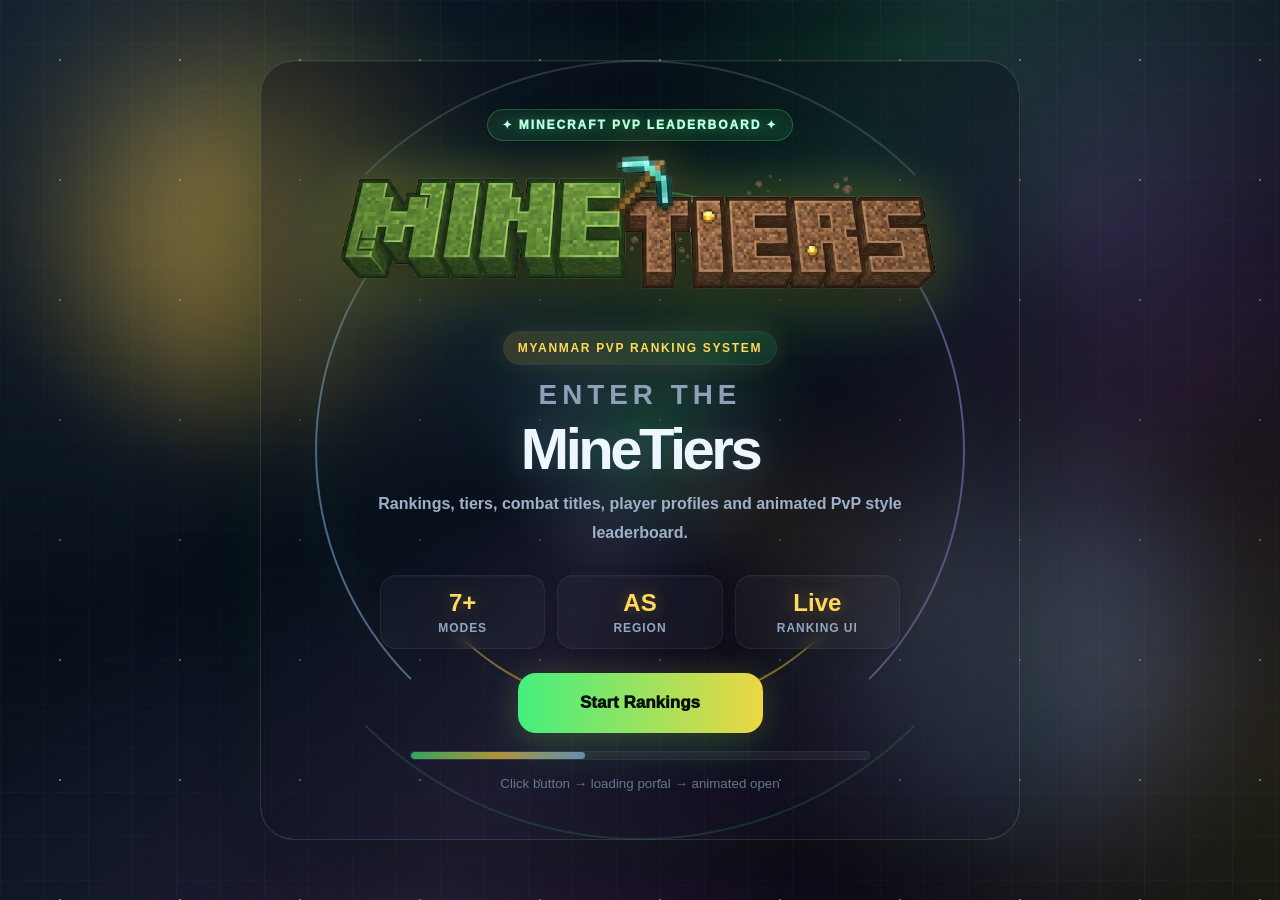
==== commit c032096a: "Add files via upload" ====
--- a/index.html
+++ b/index.html
@@ -9,50 +9,84 @@
 </head>
 <body>
   <div class="top-accent"></div>
-
-  <section id="welcome" class="welcome">
+  <div class="epic-bg" aria-hidden="true">
+    <span class="bg-orb orb-a"></span>
+    <span class="bg-orb orb-b"></span>
+    <span class="bg-orb orb-c"></span>
+    <span class="meteor meteor-1"></span>
+    <span class="meteor meteor-2"></span>
+    <span class="meteor meteor-3"></span>
+    <span class="pixel-dust dust-1"></span>
+    <span class="pixel-dust dust-2"></span>
+    <span class="pixel-dust dust-3"></span>
+  </div>
+
+  <section id="welcome" class="welcome advanced-welcome">
+    <div class="welcome-portal" aria-hidden="true">
+      <span class="portal-ring ring-a"></span>
+      <span class="portal-ring ring-b"></span>
+      <span class="portal-ring ring-c"></span>
+      <span class="portal-core"></span>
+    </div>
+    <div class="welcome-particles" aria-hidden="true">
+      <span></span><span></span><span></span><span></span><span></span><span></span>
+      <span></span><span></span><span></span><span></span><span></span><span></span>
+    </div>
     <div class="welcome-bg-ring r1"></div>
     <div class="welcome-bg-ring r2"></div>
-    <div class="welcome-card">
-      <img class="site-logo welcome-logo" src="assets/logo.png" alt="MineTiers logo" />
-      <div class="welcome-pill">Myanmar PvP Ranking System</div>
-      <h1>Welcome to MineTiers</h1>
-      <p></p>
-      <button id="enterBtn" class="enter-btn">
-        <span class="btnText">Open Rankings</span>
+    <div class="welcome-card advanced-card">
+      <div class="card-aura"></div>
+      <div class="welcome-topline">✦ MINECRAFT PVP LEADERBOARD ✦</div>
+      <img class="site-logo welcome-logo advanced-logo" src="assets/logo.png" alt="MineTiers logo" />
+      <div class="welcome-pill advanced-pill">Myanmar PvP Ranking System</div>
+      <h1><span>Enter the</span> MineTiers</h1>
+      <p class="welcome-desc">Rankings, tiers, combat titles, player profiles and animated PvP style leaderboard.</p>
+      <div class="welcome-stats">
+        <div><b>7+</b><span>Modes</span></div>
+        <div><b>AS</b><span>Region</span></div>
+        <div><b>Live</b><span>Ranking UI</span></div>
+      </div>
+      <button id="enterBtn" class="enter-btn advanced-enter">
+        <span class="btnText">Start Rankings</span>
         <span class="loadingDots"><i></i><i></i><i></i></span>
       </button>
-      <small>Click button → loading → animated open</small>
+      <div class="welcome-loader"><span></span></div>
+      <small>Click button → loading portal → animated open</small>
     </div>
   </section>
 
   <main id="app" class="app hidden">
     <header class="topbar">
-      <img class="site-logo brand-logo" src="assets/logo.png" alt="MineTiers logo" />
+      <button id="logoRankBtn" class="logo-rank-btn" type="button" aria-label="Open rankings"><img class="site-logo brand-logo" src="assets/logo.png" alt="MineTiers logo" /></button>
       <nav class="main-nav">
         <button class="nav-link ghost" id="homeNav" type="button">Home</button>
         <button class="nav-link active" id="rankingNav" type="button">Rankings</button>
         <button class="nav-link" id="hallNav" type="button">👑 Hall of Fame</button>
         <button class="nav-link" id="discordNav" type="button">Discords⌄</button>
       </nav>
-      <button id="searchToggle" class="search-toggle">⌕ <span>Search player...</span><kbd>/</kbd></button>
+      <div class="search-wrap">
+        <label id="searchToggle" class="search-toggle inline-search">
+          <span class="search-icon">⌕</span>
+          <input id="searchInput" placeholder="Search player..." autocomplete="off" />
+          <kbd>/</kbd>
+        </label>
+        <div id="searchResults" class="search-results" aria-live="polite"></div>
+      </div>
     </header>
-
-    <div id="searchOverlay" class="search-overlay">
-      <div class="search-pop">
-        <button class="close-search" id="closeSearch">×</button>
-        <h2>Search Player</h2>
-        <p>Type a player name from the MineTiers file.</p>
-        <div class="big-search"><span>⌕</span><input id="searchInput" placeholder="Search player..." autocomplete="off" /></div>
-      </div>
-    </div>
 
     <section class="tabs" id="tabs"></section>
 
     <section class="board">
       <div class="board-tools">
         <button id="infoBtn" class="info-btn">● Information</button>
-        <button id="serverBtn" class="server-pill"><b><br></b><span>SERVER IP<br><strong></strong></span><em>☯</em></button>
+        <button id="serverBtn" class="server-pill glowing-server" type="button" aria-label="Open server IP list">
+          <span class="server-icon-dot">⚡</span>
+          <span class="server-copy">
+            <small>SERVER IP</small>
+            <strong>Click to view</strong>
+          </span>
+          <span class="server-discord-dot">☯</span>
+        </button>
       </div>
 
       <div id="overallView" class="overall-view">
@@ -145,7 +179,32 @@
     <article class="server-modal">
       <button class="modal-close" data-close-server>×</button>
       <h2>Tier Test Servers</h2>
-      <div class="server-grid"><div><h3>Premium</h3><button>as.mcpvp.club</button><button>as.catpvp.net</button><button>as.flowpvp.gg</button><button>as.mineman.club</button></div><div><h3>Cracked</h3><button>gamertee.net</button><button>mazersmp.club</button></div></div>
+      <div class="server-grid custom-server-grid">
+        <section class="server-group premium-group">
+          <div class="server-group-head">
+            <span class="server-group-badge">Premium</span>
+            <h3>Advanced Tier Test</h3>
+            <p>Best performance, premium nodes, glowing competitive style.</p>
+          </div>
+          <div class="server-buttons premium-buttons">
+            <button>as.mcpvp.club</button>
+            <button>as.catpvp.net</button>
+            <button>as.flowpvp.gg</button>
+            <button>as.mineman.club</button>
+          </div>
+        </section>
+        <section class="server-group cracked-group">
+          <div class="server-group-head">
+            <span class="server-group-badge">Cracked</span>
+            <h3>Basic Access</h3>
+            <p>Simple layout, quick access for cracked players.</p>
+          </div>
+          <div class="server-buttons cracked-buttons">
+            <button>gamertee.net</button>
+            <button>mazersmp.club</button>
+          </div>
+        </section>
+      </div>
     </article>
   </div>
 
--- a/style.css
+++ b/style.css
@@ -1,4 +1,4 @@
-:root{--bg:#0b121a;--panel:#111923;--panel2:#141d28;--panel3:#1d2b3d;--line:#1d2a38;--line2:#26384d;--text:#eef6ff;--muted:#73859d;--gold:#ffc533;--silver:#bfc7d1;--bronze:#c66f2e;--blue:#93c5fd;--red:#ff6474;--green:#43ef7d;--purple:#b996ff;--shadow:0 25px 80px rgba(0,0,0,.45)}*{box-sizing:border-box}html{scroll-behavior:smooth}body{margin:0;min-height:100vh;font-family:Arial,Helvetica,sans-serif;background:#0b121a;color:var(--text);overflow-x:hidden}body::before{content:"";position:fixed;inset:0;z-index:-2;pointer-events:none;background:linear-gradient(90deg,rgba(255,255,255,.025) 1px,transparent 1px),linear-gradient(rgba(255,255,255,.02) 1px,transparent 1px),radial-gradient(circle at 18% -8%,rgba(91,120,170,.14),transparent 30%),radial-gradient(circle at 90% 20%,rgba(87,44,66,.13),transparent 25%);background-size:42px 42px,42px 42px,100% 100%,100% 100%}.top-accent{height:14px;background:#432836;border-bottom:1px solid rgba(255,255,255,.08);box-shadow:inset 0 -9px 0 rgba(0,0,0,.24)}.hidden{display:none!important}button,input{font:inherit}button{cursor:pointer}.logo3d{font-weight:950;letter-spacing:-.075em;line-height:1;color:#f4b04e;text-shadow:0 2px 0 #25180b,0 4px 0 #5b2a16,0 0 20px rgba(255,197,51,.18)}.logo3d span{color:#65b65c;text-shadow:0 2px 0 #20351f,0 4px 0 #47331a,0 0 16px rgba(101,182,92,.18)}.welcome{position:fixed;inset:0;z-index:60;display:grid;place-items:center;overflow:hidden;background:radial-gradient(circle at center,rgba(44,70,112,.25),transparent 38%),#070d14;transition:.72s cubic-bezier(.2,.8,.2,1)}.welcome.opening{opacity:0;transform:scale(1.1);filter:blur(10px)}.welcome-card{width:min(760px,calc(100% - 36px));text-align:center;padding:48px 34px;border-radius:34px;border:1px solid #2b4057;background:rgba(14,22,33,.9);box-shadow:0 40px 120px rgba(0,0,0,.6);position:relative;animation:welcomeIn .8s cubic-bezier(.2,.8,.2,1)}.welcome-card::after{content:"";position:absolute;inset:-1px;border-radius:34px;background:linear-gradient(115deg,transparent,rgba(255,197,51,.16),transparent);transform:translateX(-110%);animation:shine 3s infinite;pointer-events:none}.welcome .logo3d{font-size:clamp(52px,10vw,96px)}.welcome-pill{display:inline-flex;margin:20px 0 0;padding:9px 14px;border-radius:999px;background:#192638;border:1px solid #2a3d52;color:#ffd95b;font-weight:900;font-size:12px;text-transform:uppercase;letter-spacing:.14em}.welcome h1{font-size:clamp(32px,5.2vw,58px);letter-spacing:-.06em;margin:16px 0 8px}.welcome p{max-width:620px;margin:0 auto 28px;color:#9fb1c9;line-height:1.8}.welcome small{display:block;color:#647790;margin-top:16px}.welcome-bg-ring{position:absolute;border-radius:50%;filter:blur(70px);opacity:.38}.r1{width:310px;height:310px;background:#ffc533;left:7%;top:10%;animation:float 7s ease-in-out infinite}.r2{width:360px;height:360px;background:#4672bc;right:6%;bottom:8%;animation:float 9s ease-in-out infinite reverse}.enter-btn{min-width:245px;height:60px;border:0;border-radius:18px;background:linear-gradient(180deg,#ffd43d,#b96d0d);color:#170e04;font-weight:950;font-size:17px;box-shadow:0 18px 38px rgba(255,197,51,.18);transition:.2s;position:relative;overflow:hidden}.enter-btn:hover{transform:translateY(-2px)}.loadingDots{display:none;justify-content:center;gap:6px}.loadingDots i{width:9px;height:9px;background:#180f04;border-radius:50%;animation:dots .65s infinite alternate}.loadingDots i:nth-child(2){animation-delay:.14s}.loadingDots i:nth-child(3){animation-delay:.28s}.enter-btn.loading .btnText{display:none}.enter-btn.loading .loadingDots{display:flex}.app{width:min(1352px,calc(100% - 48px));margin:34px auto 0;padding-bottom:60px}.app.show{animation:appIn .65s cubic-bezier(.2,.8,.2,1)}.topbar{height:64px;border:1px solid var(--line);background:rgba(15,23,33,.82);border-radius:13px;display:flex;align-items:center;gap:28px;padding:0 18px;box-shadow:0 10px 35px rgba(0,0,0,.2);backdrop-filter:blur(14px)}.brand{font-size:38px;min-width:360px}.main-nav{display:flex;gap:24px;align-items:center;flex:1;justify-content:center}.nav-link{border:0;background:transparent;color:#b7c6d8;font-size:18px;font-weight:800}.nav-link.active{color:#fff}.nav-link.ghost{opacity:.25}.search-toggle{width:210px;height:42px;border:0;border-radius:22px;background:#182332;color:#7f91a9;display:flex;align-items:center;justify-content:space-between;gap:8px;padding:0 11px}.search-toggle span{white-space:nowrap;overflow:hidden;text-overflow:ellipsis}.search-toggle kbd{background:#111a26;border:1px solid #26364a;border-radius:10px;color:#93a7bf;padding:3px 8px;font-weight:900}.search-overlay{position:fixed;inset:0;background:rgba(2,5,9,.65);backdrop-filter:blur(8px);z-index:45;display:none;place-items:start center;padding-top:90px}.search-overlay.show{display:grid;animation:fadeIn .18s ease}.search-pop{width:min(560px,calc(100% - 28px));background:#111923;border:1px solid #2a3d54;border-radius:24px;box-shadow:var(--shadow);padding:24px;position:relative;animation:popDown .24s cubic-bezier(.2,.8,.2,1)}.close-search,.modal-close{position:absolute;right:16px;top:16px;width:42px;height:42px;border:0;border-radius:50%;background:#253448;color:#d2dceb;font-size:30px;line-height:1}.search-pop h2{margin:0 0 6px;font-size:32px;letter-spacing:-.04em}.search-pop p{margin:0 0 18px;color:#8ea0b9}.big-search{height:58px;border:1px solid #2b4058;border-radius:16px;background:#162335;display:flex;align-items:center;gap:12px;padding:0 16px;color:#94a8c0}.big-search input{width:100%;height:100%;border:0;background:transparent;outline:0;color:#fff;font-size:18px}.tabs{display:flex;margin-top:52px;align-items:end;overflow-x:auto;padding:0 2px}.mode-tab{min-width:115px;height:60px;border:1px solid var(--line);border-bottom:1px solid var(--line2);background:#101923;color:#536174;border-radius:22px 22px 0 0;margin-right:4px;font-weight:900;display:flex;flex-direction:column;align-items:center;justify-content:center;gap:3px;position:relative;transition:.18s}.mode-tab:hover{color:#c9d8ec;background:#131d29}.mode-tab.active{background:#141f2b;color:#fff}.mode-tab.active::after{content:"";position:absolute;left:0;right:0;bottom:-2px;height:3px;background:white;border-radius:4px}.mode-tab img{width:28px;height:28px;object-fit:contain;filter:drop-shadow(0 2px 2px rgba(0,0,0,.45))}.mode-tab strong{font-size:16px}.board{min-height:650px;border:1px solid var(--line);background:#111922;border-radius:0 12px 12px 0;position:relative;padding:76px 32px 32px}.board-tools{position:absolute;right:28px;top:16px;display:flex;gap:20px;align-items:center}.info-btn{border:0;background:#223047;color:#fff;border-radius:8px;height:36px;padding:0 18px;font-weight:950}.server-pill{border:0;background:transparent;display:flex;align-items:center;gap:10px;color:#b8c7dc}.server-pill b{font-size:15px;line-height:.86;color:#fff;text-shadow:0 2px 0 #b22,0 0 6px rgba(255,255,255,.2)}.server-pill span{font-size:11px;font-weight:950;line-height:1.4;text-align:left}.server-pill strong{color:#fff}.server-pill em{font-style:normal;background:#2563ff;width:23px;height:23px;border-radius:999px;display:grid;place-items:center}.table-head{display:grid;grid-template-columns:150px minmax(330px,1fr) 74px 340px;gap:14px;padding:0 14px 11px;color:#263343;font-weight:950;font-size:16px}.overall-rows{display:flex;flex-direction:column;gap:9px}.rank-row{height:80px;border:1px solid #1b2a3a;background:#131d29;border-radius:12px;display:grid;grid-template-columns:150px minmax(330px,1fr) 74px 340px;gap:14px;align-items:center;overflow:hidden;box-shadow:inset 0 1px 0 rgba(255,255,255,.025);cursor:pointer}.rank-row:hover{background:#162333;border-color:#26384d}.rank-cell{height:100%;display:flex;align-items:center}.rank-plate{width:162px;height:58px;clip-path:polygon(0 0,100% 0,88% 100%,0 100%);display:flex;align-items:center;gap:12px;padding-left:12px;background:#1a2635}.rank-1 .rank-plate{background:linear-gradient(90deg,#fac535,#fac535 52%,#263445 52%)}.rank-2 .rank-plate{background:linear-gradient(90deg,#9fb0b6,#9fb0b6 52%,#263445 52%)}.rank-3 .rank-plate{background:linear-gradient(90deg,#bf6b2b,#bf6b2b 52%,#263445 52%)}.rank-plate span{font-size:36px;font-style:italic;font-weight:950;text-shadow:0 3px 0 rgba(0,0,0,.38);min-width:60px}.rank-plate img{height:58px;width:58px;object-fit:cover;object-position:top}.player-cell h3{margin:0 0 5px;font-size:25px;letter-spacing:-.035em;color:#dceaff}.player-cell p{margin:0;color:#9cc2f0;font-size:16px}.player-cell span{color:#435a78}.region-cell{height:100%;display:grid;place-items:center;background:#151f2c}.region{display:inline-flex;align-items:center;justify-content:center;min-width:40px;height:40px;padding:0 7px;border-radius:8px;font-size:21px;font-weight:950;background:#203f2d;color:#4bff78}.tiers-cell,.modal-tiers{display:flex;gap:7px;align-items:center;flex-wrap:nowrap}.tier-badge{width:35px;display:flex;flex-direction:column;align-items:center;gap:1px}.tier-badge img{width:34px;height:34px;border-radius:50%;background:#0d1520;border:3px solid #263348;padding:4px}.tier-badge b{min-width:35px;border-radius:7px;text-align:center;font-size:12px;line-height:17px;background:#243145;color:#d1deef}.tier-badge.gold img{border-color:#8e7318}.tier-badge.gold b{background:#9a791d;color:#ffd84d}.tier-badge.silver img{border-color:#5f6c7c}.tier-badge.silver b{background:#647385;color:#d9e4ef}.tier-badge.bronze img{border-color:#9a5527}.tier-badge.bronze b{background:#925426;color:#ff9a55}.tier-badge.blue img{border-color:#344f70}.tier-badge.blue b{background:#2b4a70;color:#9dccff}.tier-badge.none img{border-style:dashed}.tier-badge.none b{color:#6c7b90;background:#253244}.tier-columns{display:grid;grid-template-columns:repeat(5,1fr);gap:8px}.tier-col{border-radius:11px 11px 0 0;overflow:hidden;background:#14202d}.tier-col header{height:57px;display:flex;align-items:center;justify-content:center;gap:10px;background:#172231;color:#b8d8ff}.tier-col header img{width:30px;height:30px}.tier-col header h2{margin:0;font-size:28px;letter-spacing:-.04em}.tier-col.tier-1 header{background:#463817;color:#ffc331}.tier-col.tier-2 header{background:#373c47;color:#c2cbd6}.tier-col.tier-3 header{background:#3e2a23;color:#df7b34}.tier-list{display:flex;flex-direction:column}.tier-player{height:38px;background:#26384d;border-bottom:1px solid #162334;display:grid;grid-template-columns:34px 1fr 22px 43px;align-items:center;gap:8px;padding:0 10px;border-left:3px solid #dd3d5b;cursor:pointer}.tier-player:nth-child(even){background:#1a2635}.tier-col.tier-2 .tier-player{border-left-color:#22b96a}.tier-col.tier-3 .tier-player{border-left-color:#4ec173}.tier-col.tier-4 .tier-player{border-left-color:#f04f75}.tier-col.tier-5 .tier-player{border-left-color:#2ae97a}.tier-player img{width:25px;height:25px;border-radius:4px;object-fit:cover}.tier-player b{font-size:16px;color:white;white-space:nowrap;overflow:hidden;text-overflow:ellipsis}.tier-player em{font-style:normal;color:#41607f;font-size:24px;font-weight:900}.tier-player small{font-size:12px;color:#a9bdd6;text-align:right;font-weight:900}.empty{padding:32px;border:1px dashed #25364a;border-radius:12px;color:#75869d;text-align:center}.small-empty{border:0;border-radius:0;padding:14px;background:#172231}.modal-backdrop{position:fixed;inset:0;display:none;align-items:center;justify-content:center;background:rgba(0,0,0,.72);backdrop-filter:blur(4px);z-index:80;padding:22px}.modal-backdrop.show{display:flex;animation:fadeIn .18s ease}.player-modal,.info-modal,.server-modal{position:relative;background:#111923;border:1px solid #1d2b3d;border-radius:25px;box-shadow:var(--shadow);animation:modalIn .24s cubic-bezier(.2,.8,.2,1)}.player-modal{width:min(514px,100%);padding:88px 40px 32px;text-align:center}.modal-avatar-wrap{width:116px;height:116px;border:2px solid var(--gold);border-radius:50%;display:grid;place-items:center;position:absolute;left:50%;top:88px;transform:translate(-50%,-50%);background:#1a2533}.modal-avatar-wrap img{width:92px;height:92px;object-fit:cover;border-radius:12px}.player-modal h2{margin:28px 0 12px;font-size:31px;color:#4b74ff;letter-spacing:-.04em}.modal-title-badge{display:inline-flex;align-items:center;gap:8px;padding:10px 18px;border-radius:999px;background:#504b24;color:#ffe731;font-weight:950}.modal-region{margin:22px 0 16px;color:#263344;font-size:22px;font-weight:950}.namemc-btn{display:inline-flex;align-items:center;gap:8px;padding:10px 13px;border-radius:12px;background:#202d42;color:#b8cbe8;text-decoration:none}.modal-section{text-align:left;margin-top:20px}.modal-section h3{font-size:24px;color:#b8c6da;margin:0 0 10px;font-weight:500}.position-card{height:48px;border:2px solid #314155;border-radius:9px;background:#162333;display:flex;align-items:center;overflow:hidden}.pos-rank{width:98px;height:100%;clip-path:polygon(0 0,100% 0,86% 100%,0 100%);background:#fac535;display:flex;align-items:center;padding-left:14px;font-size:34px;font-style:italic;font-weight:950;text-shadow:0 3px 0 rgba(0,0,0,.4)}.pos-text{display:flex;align-items:center;gap:10px;font-size:24px;font-weight:950}.pos-text span{color:#9cc2f0;font-weight:500}.modal-tiers{border:2px solid #314155;border-radius:9px;background:#162333;padding:12px;overflow:auto}.info-modal{width:min(470px,100%);padding:14px 16px 20px}.info-tabs{display:flex;gap:6px;background:#1d2a3b;border-radius:9px;padding:4px;width:max-content;max-width:calc(100% - 48px);overflow:auto}.info-tab{border:0;background:transparent;color:#8d9aac;border-radius:8px;padding:7px 10px;font-weight:900}.info-tab.active{background:#2a374a;color:#fff;box-shadow:inset 0 0 0 2px #76859a}.info-content{display:none;text-align:left}.info-content.active{display:block}.info-content h3{font-size:16px;margin:12px 0 18px;color:#f0f5ff}.info-content p{margin:0 0 10px}.info-content b{display:block;font-size:16px}.info-content span{display:block;color:#a8b2c2}.gold{color:#ffe12e}.pink{color:#ff6e95}.purple{color:#d0a8ff}.lav{color:#bdbbff}.gray{color:#8e9bac}.server-list h4,.server-grid h3{margin:14px 0 8px;color:#fff}.server-list button,.server-grid button{display:block;width:100%;text-align:left;margin:6px 0;border:1px solid #2b4058;background:#162235;color:#d9e8ff;border-radius:10px;padding:10px 12px;font-weight:900}.server-modal{width:min(560px,100%);padding:28px}.server-modal h2{margin:0 0 18px;font-size:30px}.server-grid{display:grid;grid-template-columns:1fr 1fr;gap:14px}@keyframes dots{from{transform:translateY(0);opacity:.55}to{transform:translateY(-8px);opacity:1}}@keyframes shine{0%{transform:translateX(-130%)}65%,100%{transform:translateX(130%)}}@keyframes float{0%,100%{transform:translateY(0)}50%{transform:translateY(-24px)}}@keyframes welcomeIn{from{opacity:0;transform:translateY(30px) scale(.96)}to{opacity:1;transform:none}}@keyframes appIn{from{opacity:0;transform:translateY(24px)}to{opacity:1;transform:none}}@keyframes fadeIn{from{opacity:0}to{opacity:1}}@keyframes popDown{from{opacity:0;transform:translateY(-20px) scale(.96)}to{opacity:1;transform:none}}@keyframes modalIn{from{opacity:0;transform:translateY(20px) scale(.96)}to{opacity:1;transform:none}}@media(max-width:1180px){.app{width:calc(100% - 24px);margin-top:20px}.topbar{height:auto;min-height:64px;flex-wrap:wrap;padding:12px}.brand{min-width:auto}.main-nav{order:3;width:100%;justify-content:flex-start;overflow:auto}.board{padding-left:14px;padding-right:14px}.table-head,.rank-row{grid-template-columns:125px minmax(220px,1fr) 62px minmax(300px,1fr)}.tier-columns{grid-template-columns:repeat(2,1fr)}}@media(max-width:760px){.tabs{margin-top:24px}.mode-tab{min-width:96px}.board{padding-top:82px}.board-tools{left:12px;right:auto;gap:8px}.table-head{display:none}.rank-row{height:auto;min-height:132px;grid-template-columns:1fr;padding:12px}.rank-cell{height:auto}.region-cell{height:48px}.tiers-cell{overflow:auto}.tier-columns{grid-template-columns:1fr}.search-toggle{width:100%}.welcome-card{padding:32px 20px}.brand{font-size:30px}.player-modal{padding:86px 22px 24px}.server-grid{grid-template-columns:1fr}}
+:root{--bg:#0b121a;--panel:#111923;--panel2:#141d28;--panel3:#1d2b3d;--line:#1d2a38;--line2:#26384d;--text:#eef6ff;--muted:#73859d;--gold:#ffc533;--silver:#bfc7d1;--bronze:#c66f2e;--blue:#93c5fd;--red:#ff6474;--green:#43ef7d;--purple:#b996ff;--shadow:0 25px 80px rgba(0,0,0,.45)}*{box-sizing:border-box}html{scroll-behavior:smooth}body{margin:0;min-height:100vh;font-family:Arial,Helvetica,sans-serif;background:#0b121a;color:var(--text);overflow-x:hidden}body::before{content:"";position:fixed;inset:0;z-index:-2;pointer-events:none;background:radial-gradient(circle at 18% -8%,rgba(91,120,170,.14),transparent 30%),radial-gradient(circle at 90% 20%,rgba(87,44,66,.13),transparent 25%),radial-gradient(circle at 50% 100%,rgba(40,78,141,.08),transparent 34%)}.top-accent{height:14px;background:#432836;border-bottom:1px solid rgba(255,255,255,.08);box-shadow:inset 0 -9px 0 rgba(0,0,0,.24)}.hidden{display:none!important}button,input{font:inherit}button{cursor:pointer}.logo3d{font-weight:950;letter-spacing:-.075em;line-height:1;color:#f4b04e;text-shadow:0 2px 0 #25180b,0 4px 0 #5b2a16,0 0 20px rgba(255,197,51,.18)}.logo3d span{color:#65b65c;text-shadow:0 2px 0 #20351f,0 4px 0 #47331a,0 0 16px rgba(101,182,92,.18)}.welcome{position:fixed;inset:0;z-index:60;display:grid;place-items:center;overflow:hidden;background:radial-gradient(circle at center,rgba(44,70,112,.25),transparent 38%),#070d14;transition:.72s cubic-bezier(.2,.8,.2,1)}.welcome.opening{opacity:0;transform:scale(1.1);filter:blur(10px)}.welcome-card{width:min(760px,calc(100% - 36px));text-align:center;padding:48px 34px;border-radius:34px;border:1px solid #2b4057;background:rgba(14,22,33,.9);box-shadow:0 40px 120px rgba(0,0,0,.6);position:relative;animation:welcomeIn .8s cubic-bezier(.2,.8,.2,1)}.welcome-card::after{content:"";position:absolute;inset:-1px;border-radius:34px;background:linear-gradient(115deg,transparent,rgba(255,197,51,.16),transparent);transform:translateX(-110%);animation:shine 3s infinite;pointer-events:none}.welcome .logo3d{font-size:clamp(52px,10vw,96px)}.welcome-pill{display:inline-flex;margin:20px 0 0;padding:9px 14px;border-radius:999px;background:#192638;border:1px solid #2a3d52;color:#ffd95b;font-weight:900;font-size:12px;text-transform:uppercase;letter-spacing:.14em}.welcome h1{font-size:clamp(32px,5.2vw,58px);letter-spacing:-.06em;margin:16px 0 8px}.welcome p{max-width:620px;margin:0 auto 28px;color:#9fb1c9;line-height:1.8}.welcome small{display:block;color:#647790;margin-top:16px}.welcome-bg-ring{position:absolute;border-radius:50%;filter:blur(70px);opacity:.38}.r1{width:310px;height:310px;background:#ffc533;left:7%;top:10%;animation:float 7s ease-in-out infinite}.r2{width:360px;height:360px;background:#4672bc;right:6%;bottom:8%;animation:float 9s ease-in-out infinite reverse}.enter-btn{min-width:245px;height:60px;border:0;border-radius:18px;background:linear-gradient(180deg,#ffd43d,#b96d0d);color:#170e04;font-weight:950;font-size:17px;box-shadow:0 18px 38px rgba(255,197,51,.18);transition:.2s;position:relative;overflow:hidden}.enter-btn:hover{transform:translateY(-2px)}.loadingDots{display:none;justify-content:center;gap:6px}.loadingDots i{width:9px;height:9px;background:#180f04;border-radius:50%;animation:dots .65s infinite alternate}.loadingDots i:nth-child(2){animation-delay:.14s}.loadingDots i:nth-child(3){animation-delay:.28s}.enter-btn.loading .btnText{display:none}.enter-btn.loading .loadingDots{display:flex}.app{width:min(1352px,calc(100% - 48px));margin:34px auto 0;padding-bottom:60px}.app.show{animation:appIn .65s cubic-bezier(.2,.8,.2,1)}.topbar{height:64px;border:1px solid var(--line);background:rgba(15,23,33,.82);border-radius:13px;display:flex;align-items:center;gap:28px;padding:0 18px;box-shadow:0 10px 35px rgba(0,0,0,.2);backdrop-filter:blur(14px)}.brand{font-size:38px;min-width:360px}.main-nav{display:flex;gap:24px;align-items:center;flex:1;justify-content:center}.nav-link{border:0;background:transparent;color:#b7c6d8;font-size:18px;font-weight:800}.nav-link.active{color:#fff}.nav-link.ghost{opacity:.25}.search-toggle{width:210px;height:42px;border:0;border-radius:22px;background:#182332;color:#7f91a9;display:flex;align-items:center;justify-content:space-between;gap:8px;padding:0 11px}.search-toggle span{white-space:nowrap;overflow:hidden;text-overflow:ellipsis}.search-toggle kbd{background:#111a26;border:1px solid #26364a;border-radius:10px;color:#93a7bf;padding:3px 8px;font-weight:900}.search-overlay{position:fixed;inset:0;background:rgba(2,5,9,.65);backdrop-filter:blur(8px);z-index:45;display:none;place-items:start center;padding-top:90px}.search-overlay.show{display:grid;animation:fadeIn .18s ease}.search-pop{width:min(560px,calc(100% - 28px));background:#111923;border:1px solid #2a3d54;border-radius:24px;box-shadow:var(--shadow);padding:24px;position:relative;animation:popDown .24s cubic-bezier(.2,.8,.2,1)}.close-search,.modal-close{position:absolute;right:16px;top:16px;width:42px;height:42px;border:0;border-radius:50%;background:#253448;color:#d2dceb;font-size:30px;line-height:1}.search-pop h2{margin:0 0 6px;font-size:32px;letter-spacing:-.04em}.search-pop p{margin:0 0 18px;color:#8ea0b9}.big-search{height:58px;border:1px solid #2b4058;border-radius:16px;background:#162335;display:flex;align-items:center;gap:12px;padding:0 16px;color:#94a8c0}.big-search input{width:100%;height:100%;border:0;background:transparent;outline:0;color:#fff;font-size:18px}.tabs{display:flex;margin-top:52px;align-items:end;overflow-x:auto;padding:0 2px}.mode-tab{min-width:115px;height:60px;border:1px solid var(--line);border-bottom:1px solid var(--line2);background:#101923;color:#536174;border-radius:22px 22px 0 0;margin-right:4px;font-weight:900;display:flex;flex-direction:column;align-items:center;justify-content:center;gap:3px;position:relative;transition:.18s}.mode-tab:hover{color:#c9d8ec;background:#131d29}.mode-tab.active{background:#141f2b;color:#fff}.mode-tab.active::after{content:"";position:absolute;left:0;right:0;bottom:-2px;height:3px;background:white;border-radius:4px}.mode-tab img{width:28px;height:28px;object-fit:contain;filter:drop-shadow(0 2px 2px rgba(0,0,0,.45))}.mode-tab strong{font-size:16px}.board{min-height:650px;border:1px solid var(--line);background:#111922;border-radius:0 12px 12px 0;position:relative;padding:76px 32px 32px}.board-tools{position:absolute;right:28px;top:16px;display:flex;gap:20px;align-items:center}.info-btn{border:0;background:#223047;color:#fff;border-radius:8px;height:36px;padding:0 18px;font-weight:950}.server-pill{border:0;background:transparent;display:flex;align-items:center;gap:10px;color:#b8c7dc}.server-pill b{font-size:15px;line-height:.86;color:#fff;text-shadow:0 2px 0 #b22,0 0 6px rgba(255,255,255,.2)}.server-pill span{font-size:11px;font-weight:950;line-height:1.4;text-align:left}.server-pill strong{color:#fff}.server-pill em{font-style:normal;background:#2563ff;width:23px;height:23px;border-radius:999px;display:grid;place-items:center}.table-head{display:grid;grid-template-columns:150px minmax(330px,1fr) 74px 340px;gap:14px;padding:0 14px 11px;color:#263343;font-weight:950;font-size:16px}.overall-rows{display:flex;flex-direction:column;gap:9px}.rank-row{height:80px;border:1px solid #1b2a3a;background:#131d29;border-radius:12px;display:grid;grid-template-columns:150px minmax(330px,1fr) 74px 340px;gap:14px;align-items:center;overflow:hidden;box-shadow:inset 0 1px 0 rgba(255,255,255,.025);cursor:pointer}.rank-row:hover{background:#162333;border-color:#26384d}.rank-cell{height:100%;display:flex;align-items:center}.rank-plate{width:162px;height:58px;clip-path:polygon(0 0,100% 0,88% 100%,0 100%);display:flex;align-items:center;gap:12px;padding-left:12px;background:#1a2635}.rank-1 .rank-plate{background:linear-gradient(90deg,#fac535,#fac535 52%,#263445 52%)}.rank-2 .rank-plate{background:linear-gradient(90deg,#9fb0b6,#9fb0b6 52%,#263445 52%)}.rank-3 .rank-plate{background:linear-gradient(90deg,#bf6b2b,#bf6b2b 52%,#263445 52%)}.rank-plate span{font-size:36px;font-style:italic;font-weight:950;text-shadow:0 3px 0 rgba(0,0,0,.38);min-width:60px}.rank-plate img{height:58px;width:58px;object-fit:cover;object-position:top}.player-cell h3{margin:0 0 5px;font-size:25px;letter-spacing:-.035em;color:#dceaff}.player-cell p{margin:0;color:#9cc2f0;font-size:16px}.player-cell span{color:#435a78}.region-cell{height:100%;display:grid;place-items:center;background:#151f2c}.region{display:inline-flex;align-items:center;justify-content:center;min-width:40px;height:40px;padding:0 7px;border-radius:8px;font-size:21px;font-weight:950;background:#203f2d;color:#4bff78}.tiers-cell,.modal-tiers{display:flex;gap:7px;align-items:center;flex-wrap:nowrap}.tier-badge{width:35px;display:flex;flex-direction:column;align-items:center;gap:1px}.tier-badge img{width:34px;height:34px;border-radius:50%;background:#0d1520;border:3px solid #263348;padding:4px}.tier-badge b{min-width:35px;border-radius:7px;text-align:center;font-size:12px;line-height:17px;background:#243145;color:#d1deef}.tier-badge.gold img{border-color:#8e7318}.tier-badge.gold b{background:#9a791d;color:#ffd84d}.tier-badge.silver img{border-color:#5f6c7c}.tier-badge.silver b{background:#647385;color:#d9e4ef}.tier-badge.bronze img{border-color:#9a5527}.tier-badge.bronze b{background:#925426;color:#ff9a55}.tier-badge.blue img{border-color:#344f70}.tier-badge.blue b{background:#2b4a70;color:#9dccff}.tier-badge.none img{border-style:dashed}.tier-badge.none b{color:#6c7b90;background:#253244}.tier-columns{display:grid;grid-template-columns:repeat(5,1fr);gap:8px}.tier-col{border-radius:11px 11px 0 0;overflow:hidden;background:#14202d}.tier-col header{height:57px;display:flex;align-items:center;justify-content:center;gap:10px;background:#172231;color:#b8d8ff}.tier-col header img{width:30px;height:30px}.tier-col header h2{margin:0;font-size:28px;letter-spacing:-.04em}.tier-col.tier-1 header{background:#463817;color:#ffc331}.tier-col.tier-2 header{background:#373c47;color:#c2cbd6}.tier-col.tier-3 header{background:#3e2a23;color:#df7b34}.tier-list{display:flex;flex-direction:column}.tier-player{height:38px;background:#26384d;border-bottom:1px solid #162334;display:grid;grid-template-columns:34px 1fr 22px 43px;align-items:center;gap:8px;padding:0 10px;border-left:3px solid #dd3d5b;cursor:pointer}.tier-player:nth-child(even){background:#1a2635}.tier-col.tier-2 .tier-player{border-left-color:#22b96a}.tier-col.tier-3 .tier-player{border-left-color:#4ec173}.tier-col.tier-4 .tier-player{border-left-color:#f04f75}.tier-col.tier-5 .tier-player{border-left-color:#2ae97a}.tier-player img{width:25px;height:25px;border-radius:4px;object-fit:cover}.tier-player b{font-size:16px;color:white;white-space:nowrap;overflow:hidden;text-overflow:ellipsis}.tier-player em{font-style:normal;color:#41607f;font-size:24px;font-weight:900}.tier-player small{font-size:12px;color:#a9bdd6;text-align:right;font-weight:900}.empty{padding:32px;border:1px dashed #25364a;border-radius:12px;color:#75869d;text-align:center}.small-empty{border:0;border-radius:0;padding:14px;background:#172231}.modal-backdrop{position:fixed;inset:0;display:none;align-items:center;justify-content:center;background:rgba(0,0,0,.72);backdrop-filter:blur(4px);z-index:80;padding:22px}.modal-backdrop.show{display:flex;animation:fadeIn .18s ease}.player-modal,.info-modal,.server-modal{position:relative;background:#111923;border:1px solid #1d2b3d;border-radius:25px;box-shadow:var(--shadow);animation:modalIn .24s cubic-bezier(.2,.8,.2,1)}.player-modal{width:min(514px,100%);padding:88px 40px 32px;text-align:center}.modal-avatar-wrap{width:116px;height:116px;border:2px solid var(--gold);border-radius:50%;display:grid;place-items:center;position:absolute;left:50%;top:88px;transform:translate(-50%,-50%);background:#1a2533}.modal-avatar-wrap img{width:92px;height:92px;object-fit:cover;border-radius:12px}.player-modal h2{margin:28px 0 12px;font-size:31px;color:#4b74ff;letter-spacing:-.04em}.modal-title-badge{display:inline-flex;align-items:center;gap:8px;padding:10px 18px;border-radius:999px;background:#504b24;color:#ffe731;font-weight:950}.modal-region{margin:22px 0 16px;color:#263344;font-size:22px;font-weight:950}.namemc-btn{display:inline-flex;align-items:center;gap:8px;padding:10px 13px;border-radius:12px;background:#202d42;color:#b8cbe8;text-decoration:none}.modal-section{text-align:left;margin-top:20px}.modal-section h3{font-size:24px;color:#b8c6da;margin:0 0 10px;font-weight:500}.position-card{height:48px;border:2px solid #314155;border-radius:9px;background:#162333;display:flex;align-items:center;overflow:hidden}.pos-rank{width:98px;height:100%;clip-path:polygon(0 0,100% 0,86% 100%,0 100%);background:#fac535;display:flex;align-items:center;padding-left:14px;font-size:34px;font-style:italic;font-weight:950;text-shadow:0 3px 0 rgba(0,0,0,.4)}.pos-text{display:flex;align-items:center;gap:10px;font-size:24px;font-weight:950}.pos-text span{color:#9cc2f0;font-weight:500}.modal-tiers{border:2px solid #314155;border-radius:9px;background:#162333;padding:12px;overflow:auto}.info-modal{width:min(470px,100%);padding:14px 16px 20px}.info-tabs{display:flex;gap:6px;background:#1d2a3b;border-radius:9px;padding:4px;width:max-content;max-width:calc(100% - 48px);overflow:auto}.info-tab{border:0;background:transparent;color:#8d9aac;border-radius:8px;padding:7px 10px;font-weight:900}.info-tab.active{background:#2a374a;color:#fff;box-shadow:inset 0 0 0 2px #76859a}.info-content{display:none;text-align:left}.info-content.active{display:block}.info-content h3{font-size:16px;margin:12px 0 18px;color:#f0f5ff}.info-content p{margin:0 0 10px}.info-content b{display:block;font-size:16px}.info-content span{display:block;color:#a8b2c2}.gold{color:#ffe12e}.pink{color:#ff6e95}.purple{color:#d0a8ff}.lav{color:#bdbbff}.gray{color:#8e9bac}.server-list h4,.server-grid h3{margin:14px 0 8px;color:#fff}.server-list button,.server-grid button{display:block;width:100%;text-align:left;margin:6px 0;border:1px solid #2b4058;background:#162235;color:#d9e8ff;border-radius:10px;padding:10px 12px;font-weight:900}.server-modal{width:min(560px,100%);padding:28px}.server-modal h2{margin:0 0 18px;font-size:30px}.server-grid{display:grid;grid-template-columns:1fr 1fr;gap:14px}@keyframes dots{from{transform:translateY(0);opacity:.55}to{transform:translateY(-8px);opacity:1}}@keyframes shine{0%{transform:translateX(-130%)}65%,100%{transform:translateX(130%)}}@keyframes float{0%,100%{transform:translateY(0)}50%{transform:translateY(-24px)}}@keyframes welcomeIn{from{opacity:0;transform:translateY(30px) scale(.96)}to{opacity:1;transform:none}}@keyframes appIn{from{opacity:0;transform:translateY(24px)}to{opacity:1;transform:none}}@keyframes fadeIn{from{opacity:0}to{opacity:1}}@keyframes popDown{from{opacity:0;transform:translateY(-20px) scale(.96)}to{opacity:1;transform:none}}@keyframes modalIn{from{opacity:0;transform:translateY(20px) scale(.96)}to{opacity:1;transform:none}}@media(max-width:1180px){.app{width:calc(100% - 24px);margin-top:20px}.topbar{height:auto;min-height:64px;flex-wrap:wrap;padding:12px}.brand{min-width:auto}.main-nav{order:3;width:100%;justify-content:flex-start;overflow:auto}.board{padding-left:14px;padding-right:14px}.table-head,.rank-row{grid-template-columns:125px minmax(220px,1fr) 62px minmax(300px,1fr)}.tier-columns{grid-template-columns:repeat(2,1fr)}}@media(max-width:760px){.tabs{margin-top:24px}.mode-tab{min-width:96px}.board{padding-top:82px}.board-tools{left:12px;right:auto;gap:8px}.table-head{display:none}.rank-row{height:auto;min-height:132px;grid-template-columns:1fr;padding:12px}.rank-cell{height:auto}.region-cell{height:48px}.tiers-cell{overflow:auto}.tier-columns{grid-template-columns:1fr}.search-toggle{width:100%}.welcome-card{padding:32px 20px}.brand{font-size:30px}.player-modal{padding:86px 22px 24px}.server-grid{grid-template-columns:1fr}}
 
 
 /* User requested updates */
@@ -39,3 +39,484 @@
 @keyframes hallAura{from{transform:translateX(-1%) scale(1)}to{transform:translateX(1%) scale(1.04)}}
 @media(max-width:900px){.hall-grid{grid-template-columns:1fr}.fame-card{grid-template-columns:110px 1fr}.fame-skin{height:145px;width:100px}.hall-head h2{font-size:34px}}
 @media(max-width:560px){.hall-of-fame{padding:20px}.fame-card{grid-template-columns:1fr;text-align:center}.fame-info{text-align:center}.fame-skin{height:150px}.hall-head{align-items:flex-start}.main-nav{gap:14px}.nav-link{font-size:15px}}
+
+
+/* Final fixes: player modal head circle, no search popup feel, epic background */
+.search-overlay{display:none!important}
+.search-toggle{opacity:.92}
+.search-toggle:hover{transform:translateY(-1px);box-shadow:0 0 24px rgba(67,239,125,.12);color:#eaf6ff}
+
+.modal-avatar-wrap{
+  overflow:hidden;
+  border:3px solid rgba(255,197,51,.95);
+  box-shadow:0 0 18px rgba(255,197,51,.48),0 0 42px rgba(67,239,125,.16),inset 0 0 18px rgba(255,255,255,.08);
+}
+.modal-avatar-wrap img{
+  width:100%;
+  height:100%;
+  border-radius:50%;
+  object-fit:cover;
+  object-position:center top;
+  background:#101923;
+  image-rendering:auto;
+}
+
+.epic-bg{position:fixed;inset:0;z-index:-3;pointer-events:none;overflow:hidden;background:radial-gradient(circle at 50% 120%,rgba(19,255,180,.14),transparent 34%),linear-gradient(120deg,#071019 0%,#0a1320 42%,#120d20 72%,#071019 100%)}
+.epic-bg::before{content:"";position:absolute;inset:-20%;background:linear-gradient(115deg,transparent 0 35%,rgba(61,255,206,.14) 43%,transparent 52% 100%),linear-gradient(245deg,transparent 0 38%,rgba(185,150,255,.15) 47%,transparent 58% 100%),radial-gradient(circle at 20% 30%,rgba(255,197,51,.12),transparent 18%),radial-gradient(circle at 82% 18%,rgba(67,239,125,.16),transparent 24%);filter:blur(18px) saturate(1.25);animation:epicAurora 11s ease-in-out infinite alternate}
+.epic-bg::after{content:"";position:absolute;inset:0;background:linear-gradient(90deg,rgba(255,255,255,.03) 1px,transparent 1px),linear-gradient(rgba(255,255,255,.022) 1px,transparent 1px),radial-gradient(circle,rgba(255,255,255,.38) 0 1px,transparent 1.5px);background-size:46px 46px,46px 46px,120px 120px;animation:epicGrid 16s linear infinite;mask-image:linear-gradient(to bottom,rgba(0,0,0,.9),rgba(0,0,0,.58),rgba(0,0,0,.92))}
+.bg-orb{position:absolute;border-radius:50%;filter:blur(26px);opacity:.5;mix-blend-mode:screen}.orb-a{width:260px;height:260px;background:#43ef7d;left:8%;top:18%;animation:orbTravelA 12s ease-in-out infinite alternate}.orb-b{width:330px;height:330px;background:#b996ff;right:5%;top:8%;animation:orbTravelB 14s ease-in-out infinite alternate}.orb-c{width:230px;height:230px;background:#ffc533;left:44%;bottom:4%;animation:orbTravelC 10s ease-in-out infinite alternate}.meteor{position:absolute;width:190px;height:3px;border-radius:999px;background:linear-gradient(90deg,transparent,#eaffff,rgba(67,239,125,.72),transparent);filter:drop-shadow(0 0 10px rgba(67,239,125,.9));opacity:0;transform:rotate(-22deg)}.meteor-1{top:18%;left:-25%;animation:meteorFly 5.8s linear infinite}.meteor-2{top:46%;left:-30%;animation:meteorFly 7.6s linear infinite 1.4s}.meteor-3{top:72%;left:-28%;animation:meteorFly 6.7s linear infinite 3.1s}.pixel-dust{position:absolute;width:6px;height:6px;background:#9dfcff;box-shadow:70px 28px 0 #ffc533,130px -20px 0 #b996ff,200px 44px 0 #43ef7d,280px 4px 0 rgba(255,255,255,.8),360px 62px 0 #93c5fd;border-radius:2px;opacity:.38;filter:drop-shadow(0 0 8px currentColor)}.dust-1{left:10%;top:20%;animation:dustFloat 8s ease-in-out infinite alternate}.dust-2{left:30%;top:64%;animation:dustFloat 10s ease-in-out infinite alternate-reverse}.dust-3{right:22%;top:36%;animation:dustFloat 9s ease-in-out infinite alternate}
+.app,.welcome-card,.topbar,.board,.hall-of-fame,.player-modal,.info-modal,.server-modal{position:relative;z-index:1}
+@keyframes epicAurora{0%{transform:translate3d(-2%,0,0) rotate(0deg) scale(1)}50%{transform:translate3d(2%,-3%,0) rotate(2deg) scale(1.08)}100%{transform:translate3d(1%,2%,0) rotate(-1deg) scale(1.03)}}
+@keyframes epicGrid{from{background-position:0 0,0 0,0 0}to{background-position:92px 46px,46px 92px,120px 240px}}
+@keyframes orbTravelA{from{transform:translate(0,0) scale(.9)}to{transform:translate(26vw,10vh) scale(1.16)}}
+@keyframes orbTravelB{from{transform:translate(0,0) scale(1)}to{transform:translate(-18vw,18vh) scale(.86)}}
+@keyframes orbTravelC{from{transform:translate(0,0) scale(.88)}to{transform:translate(13vw,-18vh) scale(1.12)}}
+@keyframes meteorFly{0%{opacity:0;transform:translateX(0) translateY(0) rotate(-22deg)}8%{opacity:.95}35%{opacity:.95}52%,100%{opacity:0;transform:translateX(150vw) translateY(56vh) rotate(-22deg)}}
+@keyframes dustFloat{from{transform:translateY(0) rotate(0deg);opacity:.24}to{transform:translateY(-42px) rotate(12deg);opacity:.62}}
+@media(max-width:760px){.epic-bg::after{background-size:34px 34px,34px 34px,90px 90px}.bg-orb{opacity:.38}.meteor{width:140px}}
+
+
+/* Inline searchable nav - no popup, type directly */
+.search-wrap{position:relative;z-index:20}
+.inline-search{width:250px;gap:8px;justify-content:flex-start;border:1px solid rgba(255,255,255,.06);box-shadow:inset 0 0 0 1px rgba(255,255,255,.02),0 0 18px rgba(67,239,125,.05);transition:.22s}
+.inline-search:focus-within{width:310px;background:#1b2a3d;border-color:rgba(67,239,125,.34);box-shadow:0 0 0 3px rgba(67,239,125,.08),0 0 28px rgba(67,239,125,.14)}
+.inline-search input{min-width:0;flex:1;height:100%;border:0;outline:0;background:transparent;color:#eef6ff;font-weight:800;font-size:14px}
+.inline-search input::placeholder{color:#7f91a9}
+.inline-search .search-icon{color:#a9bdd6;font-weight:950}
+.search-results{position:absolute;right:0;top:calc(100% + 12px);width:min(520px,calc(100vw - 24px));max-height:420px;overflow:auto;padding:10px;border:1px solid rgba(255,255,255,.1);border-radius:18px;background:rgba(11,18,26,.94);backdrop-filter:blur(18px);box-shadow:0 26px 80px rgba(0,0,0,.55),0 0 45px rgba(67,239,125,.08);display:none;animation:searchDrop .22s cubic-bezier(.2,.8,.2,1)}
+.search-results.show{display:flex;flex-direction:column;gap:8px}
+.search-player-card{width:100%;border:1px solid rgba(255,255,255,.08);border-radius:15px;background:linear-gradient(90deg,rgba(25,38,56,.95),rgba(15,24,36,.95));color:#eaf4ff;display:grid;grid-template-columns:50px 1fr auto;gap:12px;align-items:center;padding:10px;text-align:left;position:relative;overflow:hidden;animation:holderFloat .4s cubic-bezier(.2,.8,.2,1)}
+.search-player-card::before{content:"";position:absolute;inset:0;background:linear-gradient(120deg,transparent,rgba(255,255,255,.07),transparent);transform:translateX(-120%);transition:.35s;pointer-events:none}
+.search-player-card:hover::before{transform:translateX(120%)}
+.search-player-card:hover{transform:translateY(-2px);border-color:rgba(147,197,253,.35)}
+.search-player-card>img{width:46px;height:46px;border-radius:11px;object-fit:cover;background:#0d1520;box-shadow:0 8px 20px rgba(0,0,0,.35)}
+.search-player-card span b{display:block;font-size:16px;text-shadow:0 0 12px rgba(255,255,255,.14)}
+.search-player-card span small{display:block;color:#8ea0b9;margin-top:3px;font-weight:800}
+.search-player-card em{display:flex;gap:4px;align-items:center;max-width:230px;overflow:hidden;font-style:normal}.search-player-card em .tier-badge{transform:scale(.82);margin:-4px -2px}
+.search-player-card.rank-1{box-shadow:0 0 18px rgba(255,197,51,.24);border-color:rgba(255,197,51,.35)}
+.search-player-card.rank-2{box-shadow:0 0 18px rgba(191,199,209,.2);border-color:rgba(191,199,209,.32)}
+.search-player-card.rank-3{box-shadow:0 0 18px rgba(198,111,46,.22);border-color:rgba(198,111,46,.34)}
+.search-empty{padding:16px;text-align:center;color:#93a7bf;font-weight:900;border:1px dashed rgba(255,255,255,.12);border-radius:14px}
+@keyframes searchDrop{from{opacity:0;transform:translateY(-10px) scale(.98)}to{opacity:1;transform:none}}
+@media(max-width:760px){.search-wrap{width:100%}.inline-search,.inline-search:focus-within{width:100%}.search-results{left:0;right:auto;width:100%}.search-player-card{grid-template-columns:46px 1fr}.search-player-card em{grid-column:1/-1;max-width:none;overflow:auto}}
+
+/* Search dropdown is enabled again */
+.search-results.show{display:flex !important;flex-direction:column;gap:8px;}
+
+
+/* Extra animation polish requested */
+.rank-row{animation:rowEnter .48s cubic-bezier(.2,.8,.2,1) both;}
+.rank-row:nth-child(1){animation-delay:.03s}.rank-row:nth-child(2){animation-delay:.06s}.rank-row:nth-child(3){animation-delay:.09s}.rank-row:nth-child(4){animation-delay:.12s}.rank-row:nth-child(5){animation-delay:.15s}.rank-row:nth-child(6){animation-delay:.18s}.rank-row:nth-child(7){animation-delay:.21s}.rank-row:nth-child(8){animation-delay:.24s}
+.rank-row:hover .rank-plate img,.tier-player:hover img{animation:itemBounce .45s cubic-bezier(.2,.8,.2,1)}
+.tier-player{animation:tierSlide .35s cubic-bezier(.2,.8,.2,1) both;}
+.tier-col{animation:columnRise .45s cubic-bezier(.2,.8,.2,1) both;}
+.tier-col:nth-child(2){animation-delay:.05s}.tier-col:nth-child(3){animation-delay:.1s}.tier-col:nth-child(4){animation-delay:.15s}.tier-col:nth-child(5){animation-delay:.2s}
+.info-btn,.server-pill,.enter-btn,.search-toggle{position:relative;overflow:hidden}
+.info-btn::after,.server-pill::after,.enter-btn::after,.search-toggle::after{content:"";position:absolute;inset:0;background:linear-gradient(120deg,transparent,rgba(255,255,255,.16),transparent);transform:translateX(-120%);transition:.45s;pointer-events:none}
+.info-btn:hover::after,.server-pill:hover::after,.enter-btn:hover::after,.search-toggle:hover::after{transform:translateX(120%)}
+.player-modal{animation:modalIn .24s cubic-bezier(.2,.8,.2,1),modalGlow 2.2s ease-in-out infinite alternate;}
+.search-player-card{animation:searchDrop .2s cubic-bezier(.2,.8,.2,1) both;}
+@keyframes rowEnter{from{opacity:0;transform:translateX(-16px) scale(.985);filter:blur(3px)}to{opacity:1;transform:none;filter:none}}
+@keyframes tierSlide{from{opacity:0;transform:translateY(10px)}to{opacity:1;transform:none}}
+@keyframes columnRise{from{opacity:0;transform:translateY(18px) scale(.98)}to{opacity:1;transform:none}}
+@keyframes itemBounce{0%{transform:translateY(0) scale(1)}45%{transform:translateY(-5px) scale(1.08)}100%{transform:none}}
+@keyframes modalGlow{from{box-shadow:0 25px 80px rgba(0,0,0,.45),0 0 0 rgba(255,197,51,0)}to{box-shadow:0 25px 80px rgba(0,0,0,.45),0 0 34px rgba(255,197,51,.13)}}
+
+
+/* MC head modal fix */
+.player-modal{
+  padding-top:150px !important;
+}
+.modal-avatar-wrap{
+  top:30px !important;
+  transform:translateX(-50%) !important;
+  width:126px !important;
+  height:126px !important;
+  overflow:hidden !important;
+  border-radius:50% !important;
+  background:radial-gradient(circle at 50% 45%, #24334a, #0f1723 72%) !important;
+}
+.modal-avatar-wrap img{
+  width:104px !important;
+  height:104px !important;
+  border-radius:18px !important;
+  object-fit:contain !important;
+  object-position:center center !important;
+  image-rendering:pixelated;
+  background:transparent !important;
+}
+.player-modal h2{
+  margin-top:0 !important;
+  line-height:1.05 !important;
+  position:relative;
+  z-index:2;
+}
+
+/* Glowing Server IP box update */
+.server-pill.glowing-server{
+  min-width:210px;
+  height:52px;
+  padding:7px 12px;
+  border:1px solid rgba(67,239,125,.42);
+  border-radius:16px;
+  background:
+    linear-gradient(180deg,rgba(31,47,68,.96),rgba(12,22,34,.96)),
+    radial-gradient(circle at 20% 20%,rgba(67,239,125,.28),transparent 38%);
+  color:#eaf6ff;
+  display:inline-flex;
+  align-items:center;
+  justify-content:flex-start;
+  gap:11px;
+  box-shadow:
+    0 0 0 1px rgba(255,255,255,.04) inset,
+    0 0 20px rgba(67,239,125,.28),
+    0 0 48px rgba(147,197,253,.12),
+    0 14px 32px rgba(0,0,0,.34);
+  animation:serverGlowPulse 2.25s ease-in-out infinite alternate;
+  transform:translateZ(0);
+}
+.server-pill.glowing-server:hover{
+  transform:translateY(-2px) scale(1.015);
+  border-color:rgba(255,197,51,.65);
+  box-shadow:
+    0 0 0 1px rgba(255,255,255,.07) inset,
+    0 0 26px rgba(255,197,51,.34),
+    0 0 58px rgba(67,239,125,.24),
+    0 18px 38px rgba(0,0,0,.42);
+}
+.server-icon-dot,
+.server-discord-dot{
+  width:34px;
+  height:34px;
+  border-radius:12px;
+  display:grid;
+  place-items:center;
+  flex:0 0 auto;
+  font-style:normal;
+  font-weight:950;
+  background:rgba(8,15,24,.8);
+  border:1px solid rgba(255,255,255,.1);
+  box-shadow:inset 0 0 14px rgba(255,255,255,.04),0 0 14px rgba(67,239,125,.16);
+}
+.server-icon-dot{color:#ffd84d;text-shadow:0 0 10px rgba(255,197,51,.85)}
+.server-discord-dot{color:#89a8ff;text-shadow:0 0 10px rgba(137,168,255,.8);background:#1b2d58}
+.server-copy{display:flex;flex-direction:column;align-items:flex-start;line-height:1.06;min-width:0}
+.server-copy small{
+  color:#8fa8c6;
+  font-size:10px;
+  font-weight:950;
+  letter-spacing:.12em;
+}
+.server-copy strong{
+  color:#fff;
+  font-size:14px;
+  font-weight:950;
+  letter-spacing:.01em;
+  margin-top:4px;
+  text-shadow:0 0 12px rgba(67,239,125,.35);
+  white-space:nowrap;
+}
+.server-pill.glowing-server::before{
+  content:"";
+  position:absolute;
+  inset:-2px;
+  border-radius:18px;
+  background:linear-gradient(110deg,transparent,rgba(67,239,125,.5),rgba(255,197,51,.35),transparent);
+  opacity:.55;
+  filter:blur(10px);
+  z-index:-1;
+  animation:serverAuraSweep 3.2s linear infinite;
+}
+.server-grid button,.server-list button{
+  position:relative;
+  overflow:hidden;
+  transition:.22s ease;
+}
+.server-grid button:hover,.server-list button:hover{
+  transform:translateY(-2px);
+  border-color:rgba(67,239,125,.42);
+  box-shadow:0 0 18px rgba(67,239,125,.16);
+}
+.server-grid button::after,.server-list button::after{
+  content:"";
+  position:absolute;
+  inset:0;
+  background:linear-gradient(120deg,transparent,rgba(255,255,255,.13),transparent);
+  transform:translateX(-120%);
+  transition:.42s;
+}
+.server-grid button:hover::after,.server-list button:hover::after{transform:translateX(120%)}
+@keyframes serverGlowPulse{
+  from{filter:brightness(1);box-shadow:0 0 0 1px rgba(255,255,255,.04) inset,0 0 15px rgba(67,239,125,.20),0 0 34px rgba(147,197,253,.08),0 14px 32px rgba(0,0,0,.34)}
+  to{filter:brightness(1.12);box-shadow:0 0 0 1px rgba(255,255,255,.06) inset,0 0 26px rgba(67,239,125,.38),0 0 58px rgba(147,197,253,.18),0 16px 36px rgba(0,0,0,.38)}
+}
+@keyframes serverAuraSweep{
+  0%{transform:translateX(-20%) rotate(0deg);opacity:.35}
+  50%{opacity:.75}
+  100%{transform:translateX(20%) rotate(360deg);opacity:.35}
+}
+@media(max-width:760px){
+  .server-pill.glowing-server{min-width:190px;height:50px}
+  .server-copy strong{font-size:13px}
+}
+
+
+/* Logo click -> ranking and advanced player holder upgrade */
+.logo-rank-btn{
+  border:0;
+  background:transparent;
+  padding:0;
+  display:flex;
+  align-items:center;
+  cursor:pointer;
+  border-radius:14px;
+  position:relative;
+  isolation:isolate;
+}
+.logo-rank-btn::after{
+  content:"";
+  position:absolute;
+  inset:-8px;
+  border-radius:18px;
+  background:linear-gradient(120deg,rgba(67,239,125,.0),rgba(255,197,51,.18),rgba(185,150,255,.0));
+  opacity:0;
+  transform:scale(.92);
+  transition:.25s ease;
+  z-index:-1;
+}
+.logo-rank-btn:hover::after{opacity:1;transform:scale(1)}
+.logo-rank-btn:hover .brand-logo{transform:translateY(-3px) scale(1.035);filter:drop-shadow(0 12px 22px rgba(0,0,0,.5)) drop-shadow(0 0 24px rgba(255,197,51,.28)) drop-shadow(0 0 18px rgba(67,239,125,.18))}
+.logo-rank-btn:active .brand-logo{transform:scale(.98)}
+.board.logo-jump-in{animation:logoBoardOpen .58s cubic-bezier(.2,.9,.18,1)}
+@keyframes logoBoardOpen{0%{transform:translateY(26px) scale(.975);opacity:.25;filter:blur(8px)}65%{transform:translateY(-4px) scale(1.006);opacity:1;filter:blur(0)}100%{transform:none}}
+
+.overall-rows{perspective:1200px}
+.rank-row{
+  position:relative;
+  isolation:isolate;
+  background:
+    linear-gradient(90deg,rgba(19,29,41,.95),rgba(16,27,40,.96)),
+    radial-gradient(circle at 8% 50%,rgba(255,197,51,.08),transparent 26%),
+    radial-gradient(circle at 86% 50%,rgba(67,239,125,.06),transparent 28%);
+  transform-style:preserve-3d;
+  animation:rowEnterWow .48s cubic-bezier(.2,.8,.2,1) both;
+  transition:transform .22s ease,border-color .22s ease,box-shadow .22s ease,background .22s ease;
+}
+.rank-row:nth-child(1){animation-delay:.02s}.rank-row:nth-child(2){animation-delay:.05s}.rank-row:nth-child(3){animation-delay:.08s}.rank-row:nth-child(4){animation-delay:.11s}.rank-row:nth-child(5){animation-delay:.14s}.rank-row:nth-child(n+6){animation-delay:.17s}
+.rank-row::before{
+  content:"";
+  position:absolute;
+  inset:0;
+  border-radius:inherit;
+  padding:1px;
+  background:linear-gradient(115deg,rgba(255,197,51,.0),rgba(255,197,51,.38),rgba(67,239,125,.22),rgba(147,197,253,.0));
+  -webkit-mask:linear-gradient(#000 0 0) content-box,linear-gradient(#000 0 0);
+  -webkit-mask-composite:xor;
+  mask-composite:exclude;
+  opacity:.4;
+  pointer-events:none;
+}
+.rank-row::after{
+  content:"";
+  position:absolute;
+  inset:-40% -18%;
+  background:linear-gradient(105deg,transparent 35%,rgba(255,255,255,.12),transparent 50%);
+  transform:translateX(-120%) rotate(8deg);
+  transition:transform .65s ease;
+  pointer-events:none;
+  z-index:0;
+}
+.rank-row:hover{
+  transform:translateY(-5px) rotateX(1deg) scale(1.006);
+  border-color:rgba(147,197,253,.36);
+  box-shadow:0 16px 38px rgba(0,0,0,.32),0 0 24px rgba(67,239,125,.09),inset 0 1px 0 rgba(255,255,255,.05);
+  background:
+    linear-gradient(90deg,rgba(24,38,56,.98),rgba(18,32,49,.98)),
+    radial-gradient(circle at 8% 50%,rgba(255,197,51,.12),transparent 26%),
+    radial-gradient(circle at 86% 50%,rgba(67,239,125,.12),transparent 28%);
+}
+.rank-row:hover::after{transform:translateX(120%) rotate(8deg)}
+.rank-row > *{position:relative;z-index:1}
+.rank-row:hover .rank-plate{filter:brightness(1.12) drop-shadow(0 0 16px rgba(255,197,51,.13));transform:translateX(3px)}
+.rank-plate{transition:transform .22s ease,filter .22s ease}
+.rank-row:hover .player-cell h3{letter-spacing:-.02em;text-shadow:0 0 16px rgba(147,197,253,.22)}
+.rank-row:hover .tier-badge{animation:tierBounce .42s cubic-bezier(.2,.9,.2,1)}
+.rank-row:hover .tier-badge:nth-child(2){animation-delay:.03s}.rank-row:hover .tier-badge:nth-child(3){animation-delay:.06s}.rank-row:hover .tier-badge:nth-child(4){animation-delay:.09s}.rank-row:hover .tier-badge:nth-child(5){animation-delay:.12s}.rank-row:hover .tier-badge:nth-child(6){animation-delay:.15s}
+.rank-1{box-shadow:0 0 0 1px rgba(255,197,51,.18),0 0 38px rgba(255,197,51,.08)}
+.rank-2{box-shadow:0 0 0 1px rgba(191,199,209,.14),0 0 30px rgba(191,199,209,.06)}
+.rank-3{box-shadow:0 0 0 1px rgba(198,111,46,.15),0 0 34px rgba(198,111,46,.07)}
+.tier-player{
+  position:relative;
+  overflow:hidden;
+  transition:transform .18s ease,box-shadow .18s ease,background .18s ease;
+  animation:tierRowIn .38s cubic-bezier(.2,.8,.2,1) both;
+}
+.tier-player::after{content:"";position:absolute;inset:0;background:linear-gradient(90deg,transparent,rgba(255,255,255,.1),transparent);transform:translateX(-110%);transition:.45s;pointer-events:none}
+.tier-player:hover{transform:translateX(5px) scale(1.012);box-shadow:0 10px 22px rgba(0,0,0,.22),inset 0 0 0 1px rgba(147,197,253,.16);background:#2a3d55}
+.tier-player:hover::after{transform:translateX(110%)}
+.tier-col{animation:tierColumnIn .52s cubic-bezier(.2,.8,.2,1) both}.tier-col:nth-child(2){animation-delay:.05s}.tier-col:nth-child(3){animation-delay:.1s}.tier-col:nth-child(4){animation-delay:.15s}.tier-col:nth-child(5){animation-delay:.2s}
+@keyframes rowEnterWow{from{opacity:0;transform:translateY(18px) rotateX(-8deg);filter:blur(5px)}to{opacity:1;transform:none;filter:none}}
+@keyframes tierBounce{0%,100%{transform:translateY(0) scale(1)}55%{transform:translateY(-6px) scale(1.08)}}
+@keyframes tierColumnIn{from{opacity:0;transform:translateY(28px) scale(.98);filter:blur(6px)}to{opacity:1;transform:none;filter:none}}
+@keyframes tierRowIn{from{opacity:0;transform:translateX(-16px)}to{opacity:1;transform:none}}
+
+/* Top 1 / 2 / 3 combat title glow */
+.rank-1 .player-cell p,
+.rank-2 .player-cell p,
+.rank-3 .player-cell p{
+  font-weight:900;
+  letter-spacing:.01em;
+  animation:titleGlowPulse 1.8s ease-in-out infinite alternate;
+}
+.rank-1 .player-cell p{
+  color:#ffe25a;
+  text-shadow:0 0 10px rgba(255,197,51,.9),0 0 22px rgba(255,197,51,.5),0 0 36px rgba(255,197,51,.25);
+}
+.rank-1 .player-cell p span{
+  color:#ffecc0;
+  text-shadow:0 0 8px rgba(255,235,179,.45);
+}
+.rank-2 .player-cell p{
+  color:#f2f8ff;
+  text-shadow:0 0 9px rgba(191,199,209,.95),0 0 20px rgba(191,199,209,.45),0 0 34px rgba(147,197,253,.2);
+}
+.rank-2 .player-cell p span{
+  color:#dce8f6;
+  text-shadow:0 0 8px rgba(220,232,246,.38);
+}
+.rank-3 .player-cell p{
+  color:#ffba73;
+  text-shadow:0 0 9px rgba(198,111,46,.95),0 0 20px rgba(198,111,46,.48),0 0 34px rgba(255,160,90,.22);
+}
+.rank-3 .player-cell p span{
+  color:#ffd7b5;
+  text-shadow:0 0 8px rgba(255,215,181,.35);
+}
+@keyframes titleGlowPulse{
+  from{filter:brightness(1) saturate(1);transform:translateY(0)}
+  to{filter:brightness(1.18) saturate(1.1);transform:translateY(-1px)}
+}
+
+/* Advanced level welcome screen upgrade */
+.advanced-welcome{
+  background:
+    radial-gradient(circle at 50% 45%, rgba(67,239,125,.16), transparent 22%),
+    radial-gradient(circle at 18% 20%, rgba(255,197,51,.18), transparent 22%),
+    radial-gradient(circle at 84% 22%, rgba(185,150,255,.18), transparent 24%),
+    linear-gradient(135deg,#050b12 0%,#07101b 42%,#140d1f 72%,#050b12 100%);
+  perspective:1200px;
+}
+.advanced-welcome::before{
+  content:"";
+  position:absolute;
+  inset:0;
+  background:
+    linear-gradient(90deg,rgba(255,255,255,.035) 1px,transparent 1px),
+    linear-gradient(rgba(255,255,255,.026) 1px,transparent 1px),
+    radial-gradient(circle,rgba(255,255,255,.5) 0 1px,transparent 1.5px);
+  background-size:44px 44px,44px 44px,120px 120px;
+  animation:welcomeGridMove 16s linear infinite;
+  mask-image:linear-gradient(to bottom,rgba(0,0,0,.85),rgba(0,0,0,.45),rgba(0,0,0,.9));
+}
+.advanced-welcome::after{
+  content:"";
+  position:absolute;
+  inset:-20%;
+  background:
+    conic-gradient(from 0deg at 50% 50%, transparent, rgba(67,239,125,.12), transparent 20%, rgba(255,197,51,.1), transparent 44%, rgba(185,150,255,.14), transparent 70%, rgba(147,197,253,.12), transparent);
+  filter:blur(24px) saturate(1.25);
+  animation:welcomeAuroraSpin 18s linear infinite;
+}
+.welcome-portal{position:absolute;inset:0;display:grid;place-items:center;pointer-events:none;z-index:0}
+.portal-ring{position:absolute;border-radius:50%;border:2px solid transparent;filter:drop-shadow(0 0 18px rgba(67,239,125,.7));opacity:.72}
+.ring-a{width:520px;height:520px;border-top-color:#43ef7d;border-bottom-color:#ffc533;animation:portalSpin 6s linear infinite}
+.ring-b{width:650px;height:650px;border-left-color:#93c5fd;border-right-color:#b996ff;animation:portalSpin 9s linear infinite reverse}
+.ring-c{width:780px;height:780px;border-top-color:rgba(255,255,255,.35);border-bottom-color:rgba(67,239,125,.3);animation:portalPulse 3.2s ease-in-out infinite}
+.portal-core{width:300px;height:300px;border-radius:50%;background:radial-gradient(circle,rgba(67,239,125,.18),rgba(185,150,255,.08) 44%,transparent 70%);filter:blur(12px);animation:corePulse 2.6s ease-in-out infinite alternate}
+.welcome-particles{position:absolute;inset:0;z-index:1;pointer-events:none;overflow:hidden}
+.welcome-particles span{position:absolute;width:7px;height:7px;border-radius:2px;background:#9dfcff;box-shadow:0 0 12px currentColor;animation:particleRise 6s linear infinite;opacity:.7}
+.welcome-particles span:nth-child(1){left:10%;bottom:-20px;animation-delay:0s;color:#43ef7d}.welcome-particles span:nth-child(2){left:18%;bottom:-20px;animation-delay:.7s;color:#ffc533}.welcome-particles span:nth-child(3){left:27%;bottom:-20px;animation-delay:1.4s;color:#b996ff}.welcome-particles span:nth-child(4){left:35%;bottom:-20px;animation-delay:.2s;color:#93c5fd}.welcome-particles span:nth-child(5){left:43%;bottom:-20px;animation-delay:1s;color:#43ef7d}.welcome-particles span:nth-child(6){left:51%;bottom:-20px;animation-delay:1.7s;color:#ffc533}.welcome-particles span:nth-child(7){left:59%;bottom:-20px;animation-delay:.45s;color:#b996ff}.welcome-particles span:nth-child(8){left:67%;bottom:-20px;animation-delay:1.2s;color:#93c5fd}.welcome-particles span:nth-child(9){left:75%;bottom:-20px;animation-delay:.9s;color:#43ef7d}.welcome-particles span:nth-child(10){left:83%;bottom:-20px;animation-delay:1.55s;color:#ffc533}.welcome-particles span:nth-child(11){left:91%;bottom:-20px;animation-delay:.3s;color:#b996ff}.welcome-particles span:nth-child(12){left:96%;bottom:-20px;animation-delay:1.9s;color:#93c5fd}
+.advanced-card{
+  z-index:2;
+  max-width:820px;
+  border:1px solid rgba(255,255,255,.12);
+  background:linear-gradient(180deg,rgba(17,27,40,.88),rgba(8,14,22,.92));
+  backdrop-filter:blur(18px);
+  transform-style:preserve-3d;
+  overflow:hidden;
+  box-shadow:0 36px 130px rgba(0,0,0,.68),0 0 80px rgba(67,239,125,.12),inset 0 1px 0 rgba(255,255,255,.08);
+  animation:advancedCardIn .9s cubic-bezier(.2,.8,.2,1),cardHoverFloat 4.5s ease-in-out infinite .9s;
+}
+.advanced-card::before{content:"";position:absolute;inset:-2px;border-radius:34px;padding:2px;background:conic-gradient(from 0deg,rgba(67,239,125,.05),#43ef7d,rgba(255,197,51,.75),rgba(185,150,255,.65),rgba(147,197,253,.65),rgba(67,239,125,.05));-webkit-mask:linear-gradient(#000 0 0) content-box,linear-gradient(#000 0 0);-webkit-mask-composite:xor;mask-composite:exclude;animation:borderSpin 5s linear infinite;pointer-events:none}
+.card-aura{position:absolute;inset:-30%;background:radial-gradient(circle at 50% 20%,rgba(255,197,51,.18),transparent 24%),radial-gradient(circle at 20% 70%,rgba(67,239,125,.13),transparent 25%),radial-gradient(circle at 80% 65%,rgba(185,150,255,.14),transparent 26%);filter:blur(12px);animation:cardAura 7s ease-in-out infinite alternate;pointer-events:none}
+.welcome-topline{position:relative;display:inline-flex;padding:8px 14px;margin-bottom:14px;border-radius:999px;background:rgba(67,239,125,.1);border:1px solid rgba(67,239,125,.25);color:#bbffe4;font-weight:950;font-size:12px;letter-spacing:.16em;text-transform:uppercase;text-shadow:0 0 12px rgba(67,239,125,.5)}
+.advanced-logo{position:relative;filter:drop-shadow(0 12px 26px rgba(0,0,0,.55)) drop-shadow(0 0 20px rgba(255,197,51,.28)) drop-shadow(0 0 36px rgba(67,239,125,.18));animation:advancedLogoFloat 3.4s ease-in-out infinite}
+.advanced-pill{position:relative;background:linear-gradient(90deg,rgba(255,197,51,.16),rgba(67,239,125,.12));box-shadow:0 0 24px rgba(255,197,51,.12)}
+.advanced-card h1{position:relative;margin-top:14px;text-shadow:0 0 30px rgba(147,197,253,.18)}
+.advanced-card h1 span{display:block;font-size:.48em;letter-spacing:.18em;text-transform:uppercase;color:#8ea0b9;margin-bottom:4px;text-shadow:none}
+.welcome-desc{position:relative;font-weight:700}
+.welcome-stats{position:relative;display:grid;grid-template-columns:repeat(3,1fr);gap:12px;max-width:520px;margin:0 auto 24px}
+.welcome-stats div{padding:13px 14px;border-radius:16px;background:rgba(255,255,255,.028);border:1px solid rgba(255,255,255,.06);box-shadow:inset 0 1px 0 rgba(255,255,255,.025),0 8px 20px rgba(0,0,0,.12);backdrop-filter:blur(6px)}
+.welcome-stats b{display:block;font-size:24px;color:#ffd95b;text-shadow:0 0 16px rgba(255,197,51,.35)}
+.welcome-stats span{display:block;color:#93a7bf;font-size:12px;font-weight:900;text-transform:uppercase;letter-spacing:.08em;margin-top:4px}
+.advanced-enter{z-index:3;background:linear-gradient(90deg,#43ef7d,#ffd43d,#93c5fd);background-size:220% 100%;color:#06100c;box-shadow:0 18px 44px rgba(67,239,125,.16),0 0 34px rgba(255,197,51,.14);animation:buttonGradient 3s ease-in-out infinite}
+.advanced-enter::before{content:"";position:absolute;inset:0;background:linear-gradient(120deg,transparent,rgba(255,255,255,.45),transparent);transform:translateX(-120%);animation:buttonSweep 2.4s infinite;pointer-events:none}
+.welcome-loader{position:relative;width:min(460px,78vw);height:9px;margin:18px auto 0;border-radius:999px;background:rgba(255,255,255,.08);border:1px solid rgba(255,255,255,.08);overflow:hidden;opacity:.65}
+.welcome-loader span{display:block;width:38%;height:100%;border-radius:999px;background:linear-gradient(90deg,#43ef7d,#ffd43d,#93c5fd);box-shadow:0 0 22px rgba(67,239,125,.5);animation:loaderIdle 2.6s ease-in-out infinite}
+.enter-btn.loading ~ .welcome-loader span{animation:loaderLaunch .9s ease forwards}
+.advanced-welcome.opening .portal-ring{animation-duration:1s;filter:drop-shadow(0 0 30px rgba(255,197,51,.95))}
+.advanced-welcome.opening .advanced-card{animation:cardLaunch .7s cubic-bezier(.2,.8,.2,1) forwards}
+@keyframes welcomeGridMove{to{background-position:88px 44px,44px 88px,120px 240px}}
+@keyframes welcomeAuroraSpin{to{transform:rotate(360deg)}}
+@keyframes portalSpin{to{transform:rotate(360deg)}}
+@keyframes portalPulse{0%,100%{transform:scale(.96);opacity:.42}50%{transform:scale(1.04);opacity:.82}}
+@keyframes corePulse{from{transform:scale(.85);opacity:.35}to{transform:scale(1.18);opacity:.75}}
+@keyframes particleRise{0%{transform:translateY(0) rotate(0deg) scale(.75);opacity:0}12%{opacity:.8}100%{transform:translateY(-112vh) rotate(360deg) scale(1.1);opacity:0}}
+@keyframes advancedCardIn{from{opacity:0;transform:translateY(42px) rotateX(14deg) scale(.92);filter:blur(8px)}to{opacity:1;transform:translateY(0) rotateX(0) scale(1);filter:none}}
+@keyframes cardHoverFloat{0%,100%{transform:translateY(0)}50%{transform:translateY(-8px)}}
+@keyframes borderSpin{to{transform:rotate(360deg)}}
+@keyframes cardAura{from{transform:translateX(-2%) scale(1)}to{transform:translateX(2%) scale(1.05)}}
+@keyframes advancedLogoFloat{0%,100%{transform:translateY(0) scale(1)}50%{transform:translateY(-10px) scale(1.035)}}
+@keyframes buttonGradient{0%,100%{background-position:0% 50%}50%{background-position:100% 50%}}
+@keyframes buttonSweep{0%{transform:translateX(-120%)}48%,100%{transform:translateX(120%)}}
+@keyframes loaderIdle{0%,100%{transform:translateX(-15%);width:32%}50%{transform:translateX(205%);width:42%}}
+@keyframes loaderLaunch{from{width:38%;transform:translateX(0)}to{width:100%;transform:translateX(0)}}
+@keyframes cardLaunch{to{transform:translateY(-20px) scale(1.06);opacity:0;filter:blur(10px)}}
+@media(max-width:760px){.ring-a{width:330px;height:330px}.ring-b{width:430px;height:430px}.ring-c{width:520px;height:520px}.welcome-stats{grid-template-columns:1fr}.advanced-card{padding:30px 18px}.welcome-topline{font-size:10px}.advanced-card h1 span{font-size:.42em}}
+
+
+.server-copy strong{letter-spacing:.04em;}
+
+
+/* Advanced Premium + Basic Cracked server modal styling */
+.custom-server-grid{grid-template-columns:1.18fr .82fr;align-items:start;gap:16px}
+.server-group{position:relative;border-radius:22px;padding:16px;overflow:hidden}
+.server-group-head h3{margin:8px 0 4px;font-size:24px;letter-spacing:-.03em}
+.server-group-head p{margin:0 0 14px;color:#9bb0ca;line-height:1.45;font-size:13px}
+.server-group-badge{display:inline-flex;align-items:center;justify-content:center;padding:8px 12px;border-radius:999px;font-size:11px;font-weight:950;letter-spacing:.12em;text-transform:uppercase}
+.server-buttons{display:grid;gap:10px}
+.server-buttons button{margin:0 !important}
+.premium-group{border:1px solid rgba(255,202,68,.28);background:linear-gradient(180deg,rgba(24,35,52,.96),rgba(12,20,30,.96));box-shadow:0 20px 50px rgba(0,0,0,.34),0 0 28px rgba(255,197,51,.12),inset 0 1px 0 rgba(255,255,255,.05)}
+.premium-group::before{content:"";position:absolute;inset:-30% auto auto -10%;width:220px;height:220px;border-radius:50%;background:radial-gradient(circle,rgba(255,197,51,.22),transparent 68%);pointer-events:none}
+.premium-group::after{content:"";position:absolute;inset:0;border-radius:22px;padding:1px;background:linear-gradient(125deg,rgba(255,197,51,.55),rgba(67,239,125,.18),rgba(147,197,253,.08));-webkit-mask:linear-gradient(#000 0 0) content-box,linear-gradient(#000 0 0);-webkit-mask-composite:xor;mask-composite:exclude;pointer-events:none;opacity:.75}
+.premium-group .server-group-badge{background:rgba(255,197,51,.12);border:1px solid rgba(255,197,51,.36);color:#ffe37c;box-shadow:0 0 18px rgba(255,197,51,.18)}
+.premium-group .server-group-head h3{color:#fff5c3;text-shadow:0 0 18px rgba(255,197,51,.18)}
+.premium-buttons button{background:linear-gradient(180deg,rgba(28,43,64,.96),rgba(17,27,40,.96)) !important;border:1px solid rgba(255,202,68,.26) !important;border-radius:16px !important;padding:14px 14px !important;color:#fff7d1 !important;font-size:14px !important;font-weight:950 !important;box-shadow:0 10px 24px rgba(0,0,0,.24),inset 0 1px 0 rgba(255,255,255,.05);transition:.24s ease !important}
+.premium-buttons button:hover{transform:translateY(-2px) scale(1.01);border-color:rgba(255,197,51,.58) !important;box-shadow:0 0 22px rgba(255,197,51,.22),0 16px 30px rgba(0,0,0,.28);color:#fff}
+.cracked-group{border:1px solid rgba(84,107,134,.28);background:linear-gradient(180deg,rgba(18,27,39,.96),rgba(12,19,28,.96));box-shadow:0 12px 28px rgba(0,0,0,.26),inset 0 1px 0 rgba(255,255,255,.03)}
+.cracked-group .server-group-badge{background:#1d2a3a;border:1px solid rgba(125,145,170,.2);color:#adc2db}
+.cracked-group .server-group-head h3{color:#d8e5f3}
+.cracked-buttons button{background:#162235 !important;border:1px solid #2b4058 !important;border-radius:10px !important;padding:11px 12px !important;color:#d9e8ff !important;font-size:13px !important;font-weight:900 !important;box-shadow:none !important;transition:.18s ease !important}
+.cracked-buttons button:hover{transform:translateY(-1px);background:#1a2a3e !important;border-color:#3a5470 !important;color:#fff !important}
+@media(max-width:760px){.custom-server-grid{grid-template-columns:1fr}.server-group-head h3{font-size:22px}}
+
+/* Remove dark square/overlay from advanced welcome */
+.advanced-card{
+  background:linear-gradient(180deg,rgba(8,14,22,.42),rgba(8,14,22,.28)) !important;
+  backdrop-filter:none !important;
+  -webkit-backdrop-filter:none !important;
+  box-shadow:0 36px 110px rgba(0,0,0,.48),0 0 60px rgba(67,239,125,.08),inset 0 1px 0 rgba(255,255,255,.05) !important;
+}
+.card-aura{
+  display:none !important;
+}
